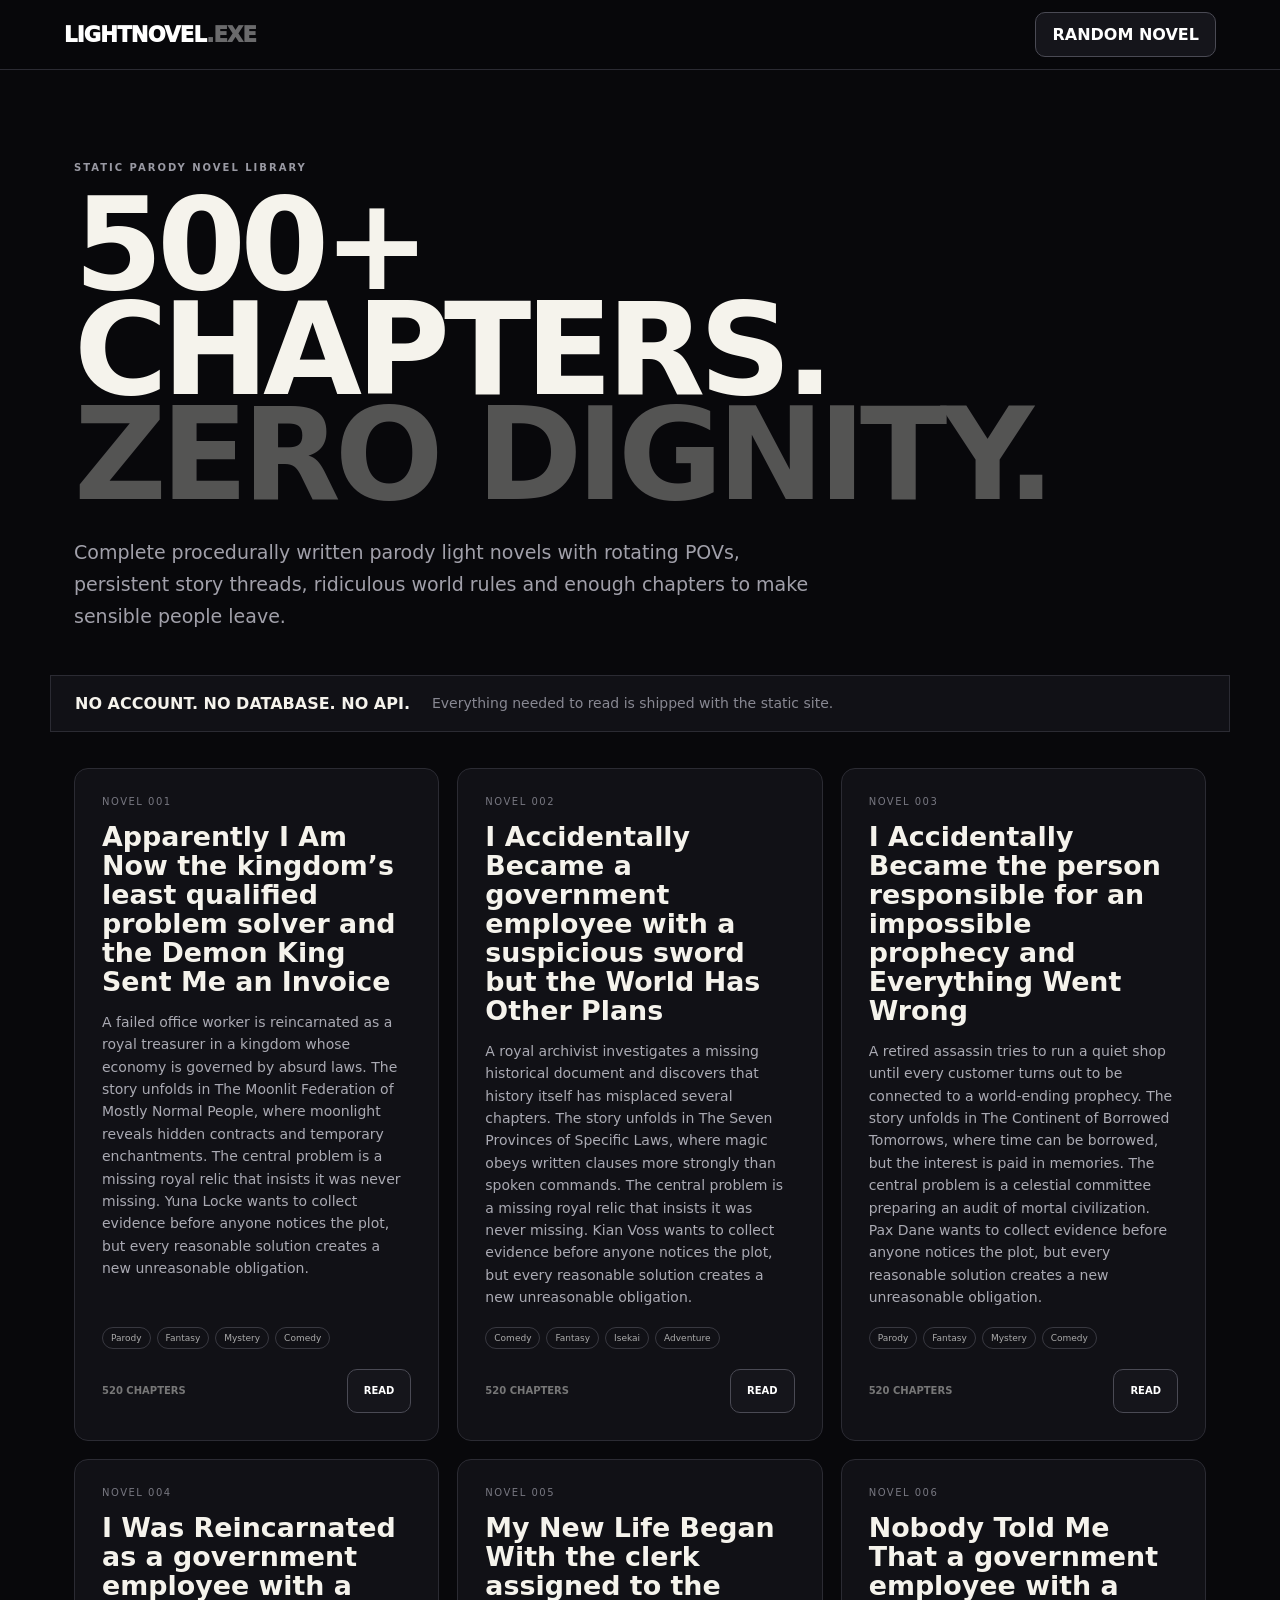
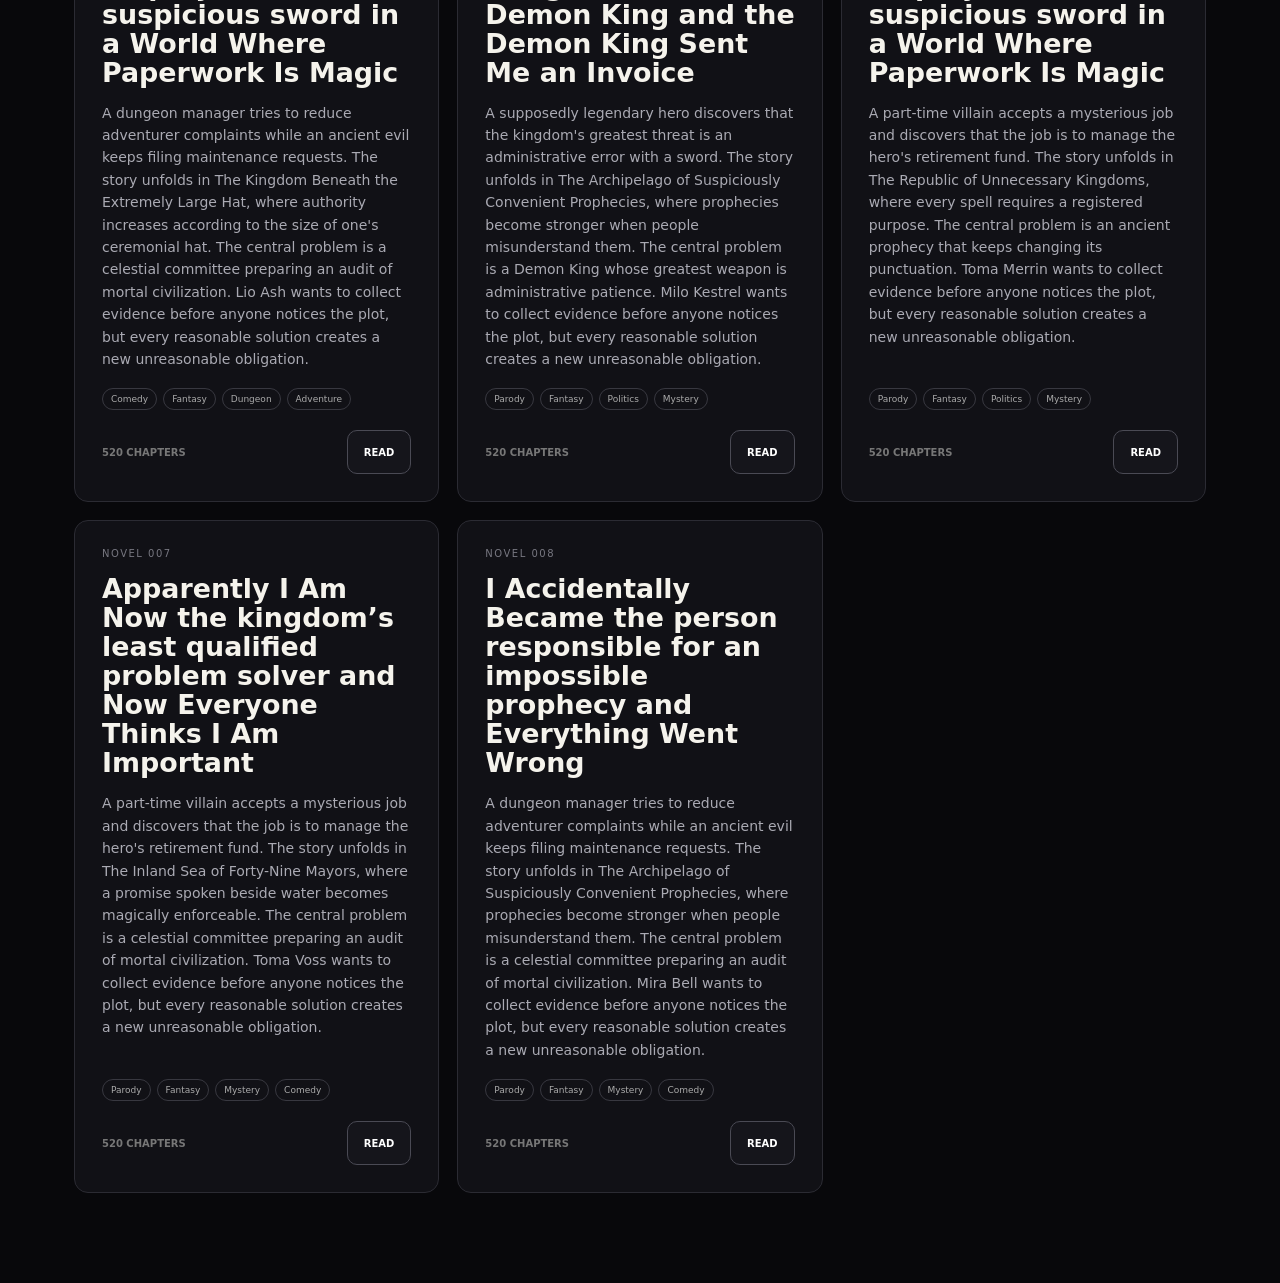
==== index.html @ 50eac6e6 "Add files via upload" ====
<!doctype html>
<html lang="en">
<head>
<meta charset="utf-8">
<meta name="viewport" content="width=device-width,initial-scale=1">
<title>LIGHTNOVEL.EXE — Parody Library</title>
<link rel="stylesheet" href="css/style.css">
</head>
<body>
<header class="topbar">
  <a class="logo" href="index.html">LIGHTNOVEL<span>.EXE</span></a>
  <button id="shuffle" class="ghost">RANDOM NOVEL</button>
</header>
<main>
  <section class="hero">
    <p class="eyebrow">STATIC PARODY NOVEL LIBRARY</p>
    <h1>500+ CHAPTERS.<br><span>ZERO DIGNITY.</span></h1>
    <p>Complete procedurally written parody light novels with rotating POVs, persistent story threads, ridiculous world rules and enough chapters to make sensible people leave.</p>
  </section>
  <section class="notice">
    <strong>NO ACCOUNT. NO DATABASE. NO API.</strong>
    <span>Everything needed to read is shipped with the static site.</span>
  </section>
  <section id="grid" class="grid"></section>
</main>
<script src="js/app.js"></script>
</body>
</html>
---- css/style.css ----
:root{--bg:#08080b;--panel:#111116;--panel2:#15151b;--line:#2b2b33;--text:#f5f3ec;--muted:#a1a0aa;--dim:#70707b;--accent:#fff;--max:1180px;--radius:14px}
*{box-sizing:border-box}
html{min-width:320px;background:var(--bg);scroll-behavior:smooth}
body{margin:0;background:var(--bg);color:var(--text);font-family:Inter,ui-sans-serif,system-ui,-apple-system,BlinkMacSystemFont,"Segoe UI",sans-serif;overflow-x:hidden}
button,a{touch-action:manipulation}
button{font:inherit}
.topbar{min-height:68px;border-bottom:1px solid var(--line);display:flex;align-items:center;justify-content:space-between;gap:16px;padding:12px max(18px,5vw);position:sticky;top:0;background:rgba(8,8,11,.92);backdrop-filter:blur(16px);-webkit-backdrop-filter:blur(16px);z-index:20}
.logo{color:#fff;text-decoration:none;font-weight:950;letter-spacing:-.7px;font-size:clamp(16px,2vw,21px);white-space:nowrap}.logo span{opacity:.4}
.ghost,.card button{border:1px solid #4a4a54;background:var(--panel2);color:#fff;padding:12px 16px;border-radius:10px;font-weight:850;cursor:pointer;min-height:44px;transition:.18s ease}.ghost:hover,.card button:hover,.ghost:focus-visible,.card button:focus-visible{background:#fff;color:#111;outline:none}.ghost:active,.card button:active{transform:translateY(1px)}
.hero{width:min(var(--max),100%);margin:clamp(44px,8vw,92px) auto 42px;padding:0 24px}.eyebrow{font-size:10px;letter-spacing:2px;color:#9999a3;font-weight:900}.hero h1{font-size:clamp(52px,11vw,128px);line-height:.82;letter-spacing:clamp(-6px,-.55vw,-2px);margin:20px 0 28px;overflow-wrap:anywhere}.hero h1 span{opacity:.32}.hero>p:last-child{max-width:760px;color:var(--muted);font-size:clamp(15px,1.7vw,19px);line-height:1.7;margin:0}
.notice{width:min(var(--max),100%);margin:0 auto 36px;padding:18px 24px;border:1px solid var(--line);background:var(--panel);display:flex;gap:12px 22px;flex-wrap:wrap;align-items:center}.notice span{color:#888892;font-size:clamp(12px,1.5vw,14px)}
.grid{width:min(var(--max),100%);margin:auto;padding:0 24px 90px;display:grid;grid-template-columns:repeat(3,minmax(0,1fr));gap:18px}.card{border:1px solid var(--line);background:var(--panel);padding:clamp(20px,2.5vw,27px);min-height:350px;display:flex;flex-direction:column;border-radius:var(--radius);overflow:hidden}.card>small{color:#777780;letter-spacing:1.5px;font-size:10px}.card h2{font-size:clamp(21px,2.1vw,27px);line-height:1.08;margin:15px 0}.card p{color:#aaaab3;line-height:1.6;font-size:14px;margin:0}.tags{display:flex;gap:6px;flex-wrap:wrap;margin-top:auto;padding-top:18px}.tags span{font-size:9px;border:1px solid #383840;padding:5px 8px;border-radius:20px;color:#aaa}.card footer{display:flex;justify-content:space-between;align-items:center;gap:12px;margin-top:20px;color:#777;font-size:10px;font-weight:900}.card footer button{flex:0 1 auto}.error{color:#ff8b8b}
@media(max-width:950px){.grid{grid-template-columns:repeat(2,minmax(0,1fr))}.hero{margin-top:58px}}
@media(max-width:640px){.topbar{padding:10px 14px;min-height:62px}.ghost{padding:10px 12px;font-size:12px}.hero{padding:0 18px;margin-top:45px;margin-bottom:30px}.hero h1{font-size:clamp(48px,16vw,78px);letter-spacing:-4px}.hero>p:last-child{font-size:15px;line-height:1.6}.notice{margin-bottom:24px;padding:15px 18px;border-left:0;border-right:0;border-radius:0}.grid{grid-template-columns:1fr;padding:0 14px 65px;gap:12px}.card{min-height:0;padding:20px;border-radius:12px}.card h2{font-size:23px}.card footer{align-items:stretch;flex-direction:column}.card footer button{width:100%}}
@media(max-width:380px){.topbar{gap:8px}.logo{font-size:15px}.ghost{font-size:11px;padding:9px 10px}.hero{padding:0 15px}.hero h1{font-size:47px;letter-spacing:-3px}.grid{padding-left:10px;padding-right:10px}.card{padding:17px}}
@media(prefers-reduced-motion:reduce){html{scroll-behavior:auto}.ghost,.card button{transition:none}}
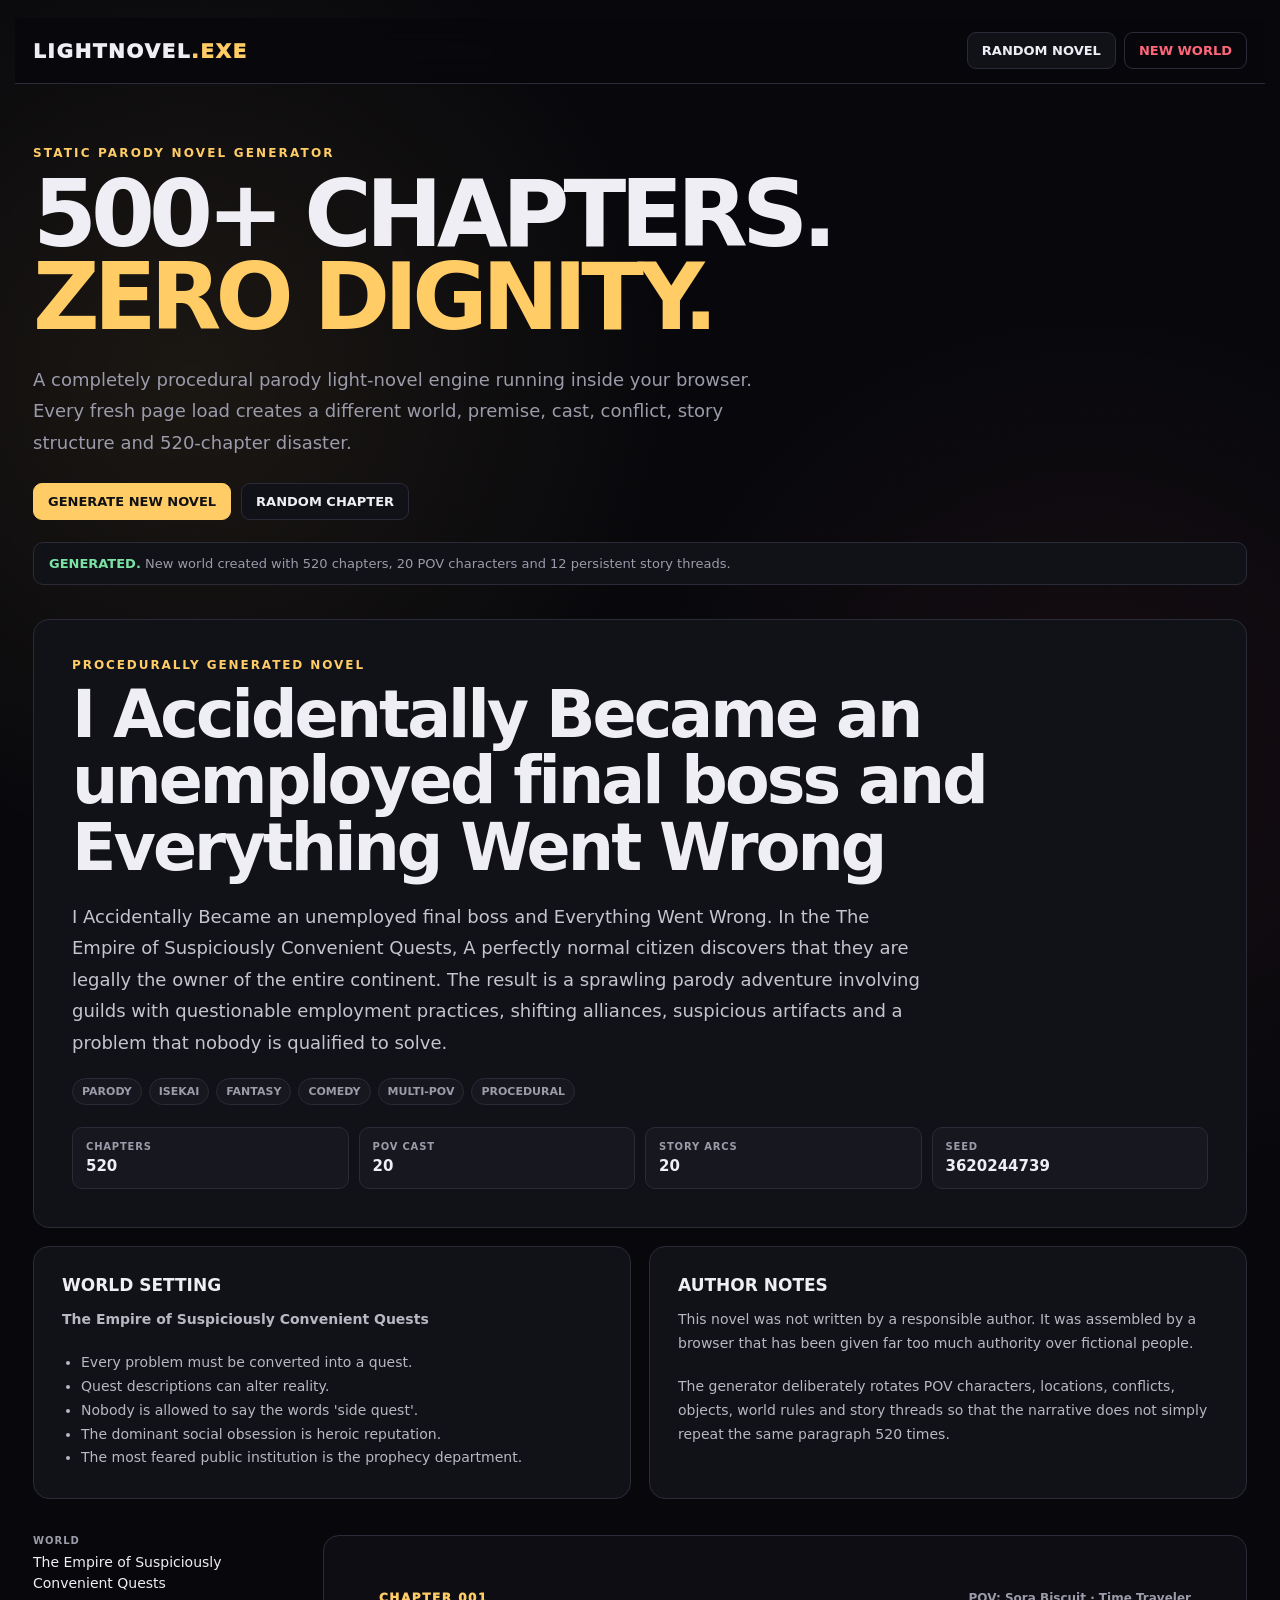
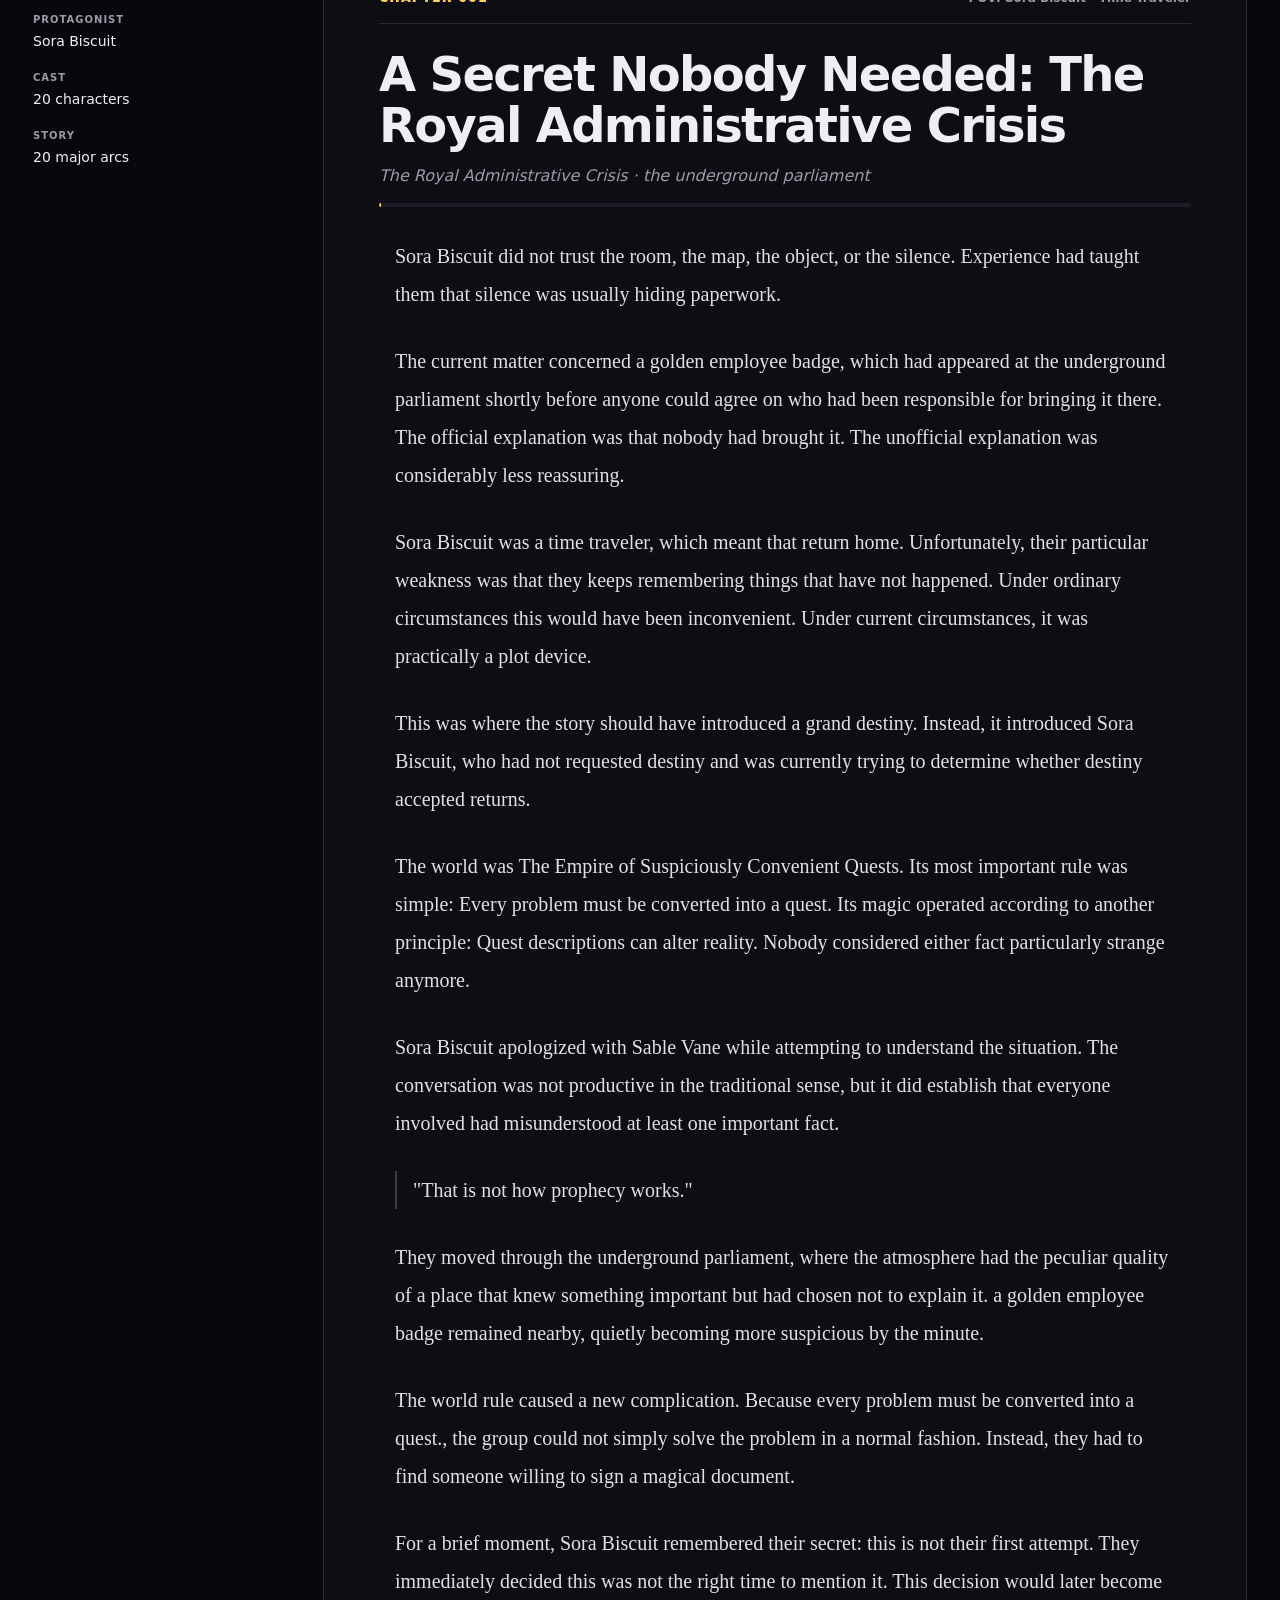
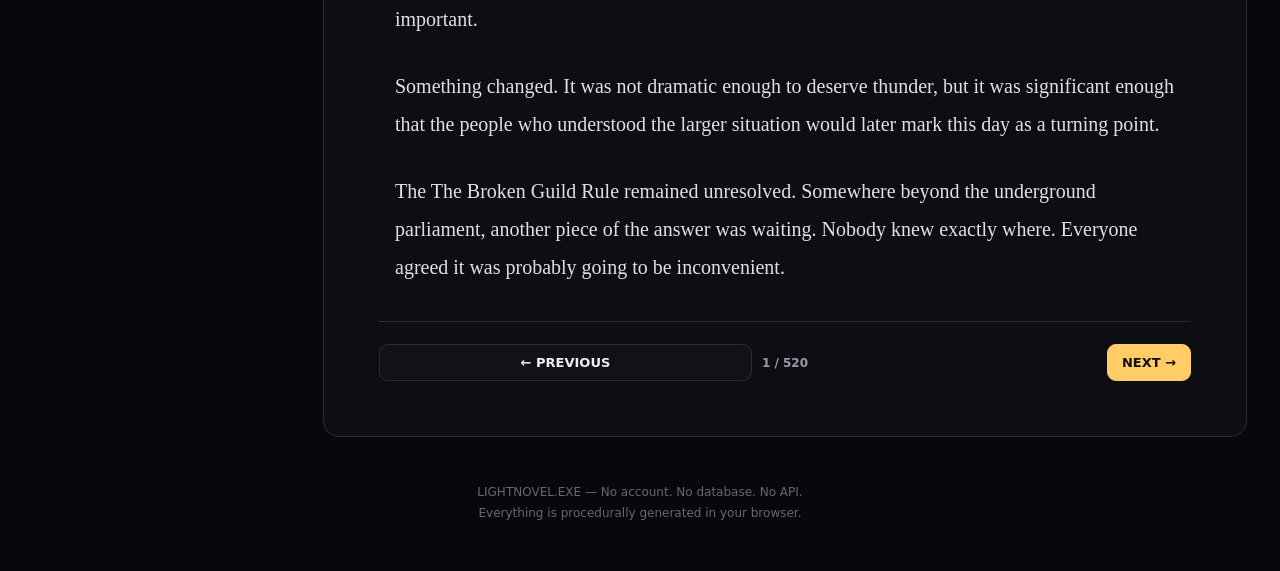
==== commit 0ad69dd1: "Update index.html" ====
--- a/index.html
+++ b/index.html
@@ -1,28 +1,2064 @@
-<!doctype html>
+<!DOCTYPE html>
 <html lang="en">
 <head>
-<meta charset="utf-8">
-<meta name="viewport" content="width=device-width,initial-scale=1">
-<title>LIGHTNOVEL.EXE — Parody Library</title>
-<link rel="stylesheet" href="css/style.css">
+<meta charset="UTF-8">
+<meta name="viewport" content="width=device-width, initial-scale=1.0, viewport-fit=cover">
+<meta name="theme-color" content="#0b0b10">
+<meta name="description" content="LIGHTNOVEL.EXE — procedurally generated parody light novels.">
+<title>LIGHTNOVEL.EXE</title>
+
+<style>
+* {
+    box-sizing: border-box;
+    margin: 0;
+    padding: 0;
+}
+
+:root {
+    --bg: #08080c;
+    --panel: #111118;
+    --panel2: #17171f;
+    --panel3: #1d1d27;
+    --text: #eeeeF4;
+    --muted: #9b9baa;
+    --line: #2b2b37;
+    --accent: #ffcc66;
+    --accent2: #ff8c66;
+    --danger: #ff667a;
+    --good: #79e2a4;
+    --max: 1250px;
+}
+
+html {
+    background: var(--bg);
+    color: var(--text);
+    font-family:
+        Inter,
+        ui-sans-serif,
+        system-ui,
+        -apple-system,
+        BlinkMacSystemFont,
+        "Segoe UI",
+        sans-serif;
+}
+
+body {
+    min-height: 100vh;
+    background:
+        radial-gradient(circle at 15% 10%, rgba(255, 204, 102, .08), transparent 30rem),
+        radial-gradient(circle at 85% 20%, rgba(255, 102, 122, .06), transparent 28rem),
+        var(--bg);
+}
+
+button {
+    font: inherit;
+}
+
+button:focus-visible {
+    outline: 2px solid var(--accent);
+    outline-offset: 3px;
+}
+
+.app {
+    width: min(100%, var(--max));
+    margin: auto;
+    padding:
+        max(18px, env(safe-area-inset-top))
+        max(18px, env(safe-area-inset-right))
+        max(28px, env(safe-area-inset-bottom))
+        max(18px, env(safe-area-inset-left));
+}
+
+.topbar {
+    position: sticky;
+    top: 0;
+    z-index: 20;
+    margin: 0 -18px;
+    padding: 14px 18px;
+    border-bottom: 1px solid var(--line);
+    background: rgba(8, 8, 12, .92);
+    backdrop-filter: blur(14px);
+    display: flex;
+    align-items: center;
+    justify-content: space-between;
+    gap: 14px;
+}
+
+.logo {
+    color: var(--text);
+    text-decoration: none;
+    font-weight: 950;
+    letter-spacing: .08em;
+    font-size: clamp(15px, 2vw, 20px);
+}
+
+.logo span {
+    color: var(--accent);
+}
+
+.top-actions {
+    display: flex;
+    gap: 8px;
+}
+
+.btn {
+    border: 1px solid var(--line);
+    background: var(--panel);
+    color: var(--text);
+    padding: 10px 14px;
+    border-radius: 9px;
+    cursor: pointer;
+    font-weight: 800;
+    font-size: 13px;
+    transition: .18s ease;
+}
+
+.btn:hover {
+    border-color: #555565;
+    transform: translateY(-1px);
+}
+
+.btn.primary {
+    background: var(--accent);
+    color: #111;
+    border-color: var(--accent);
+}
+
+.btn.danger {
+    background: transparent;
+    color: var(--danger);
+}
+
+.hero {
+    padding: 62px 0 34px;
+}
+
+.kicker {
+    color: var(--accent);
+    font-weight: 900;
+    letter-spacing: .18em;
+    font-size: 12px;
+    margin-bottom: 14px;
+}
+
+.hero h1 {
+    font-size: clamp(42px, 9vw, 92px);
+    line-height: .9;
+    letter-spacing: -.065em;
+    max-width: 900px;
+}
+
+.hero h1 span {
+    color: var(--accent);
+}
+
+.hero p {
+    max-width: 760px;
+    margin-top: 24px;
+    color: var(--muted);
+    line-height: 1.75;
+    font-size: clamp(15px, 2vw, 18px);
+}
+
+.hero-actions {
+    margin-top: 25px;
+    display: flex;
+    flex-wrap: wrap;
+    gap: 10px;
+}
+
+.status {
+    margin-top: 22px;
+    padding: 13px 15px;
+    background: var(--panel);
+    border: 1px solid var(--line);
+    border-radius: 10px;
+    color: var(--muted);
+    font-size: 13px;
+}
+
+.status strong {
+    color: var(--good);
+}
+
+.library {
+    display: grid;
+    grid-template-columns: 1fr;
+    gap: 18px;
+}
+
+.novel-header {
+    background: var(--panel);
+    border: 1px solid var(--line);
+    border-radius: 16px;
+    padding: clamp(20px, 4vw, 38px);
+}
+
+.novel-label {
+    color: var(--accent);
+    font-weight: 900;
+    font-size: 12px;
+    letter-spacing: .16em;
+}
+
+.novel-title {
+    margin-top: 10px;
+    font-size: clamp(30px, 6vw, 65px);
+    line-height: 1.02;
+    letter-spacing: -.045em;
+}
+
+.novel-synopsis {
+    margin-top: 20px;
+    max-width: 850px;
+    color: #c5c5cf;
+    line-height: 1.75;
+    font-size: clamp(15px, 2vw, 18px);
+}
+
+.tags {
+    display: flex;
+    flex-wrap: wrap;
+    gap: 7px;
+    margin-top: 20px;
+}
+
+.tag {
+    border: 1px solid var(--line);
+    color: var(--muted);
+    background: var(--panel2);
+    padding: 6px 9px;
+    border-radius: 999px;
+    font-size: 11px;
+    font-weight: 800;
+}
+
+.meta-grid {
+    display: grid;
+    grid-template-columns: repeat(4, 1fr);
+    gap: 10px;
+    margin-top: 22px;
+}
+
+.meta-box {
+    background: var(--panel2);
+    border: 1px solid var(--line);
+    border-radius: 10px;
+    padding: 13px;
+}
+
+.meta-box small {
+    display: block;
+    color: var(--muted);
+    font-size: 10px;
+    font-weight: 800;
+    text-transform: uppercase;
+    letter-spacing: .08em;
+}
+
+.meta-box strong {
+    display: block;
+    margin-top: 5px;
+    font-size: 15px;
+}
+
+.world {
+    display: grid;
+    grid-template-columns: 1fr 1fr;
+    gap: 18px;
+}
+
+.panel {
+    background: var(--panel);
+    border: 1px solid var(--line);
+    border-radius: 16px;
+    padding: clamp(18px, 3vw, 28px);
+}
+
+.panel h2 {
+    font-size: 17px;
+    margin-bottom: 13px;
+}
+
+.panel p,
+.panel li {
+    color: #b8b8c3;
+    line-height: 1.7;
+    font-size: 14px;
+}
+
+.panel ul {
+    padding-left: 19px;
+}
+
+.reader {
+    display: grid;
+    grid-template-columns: 270px minmax(0, 1fr);
+    gap: 20px;
+    margin-top: 18px;
+}
+
+.sidebar {
+    position: sticky;
+    top: 74px;
+    align-self: start;
+}
+
+.side-section + .side-section {
+    margin-top: 20px;
+}
+
+.side-label {
+    color: var(--muted);
+    text-transform: uppercase;
+    font-weight: 900;
+    letter-spacing: .1em;
+    font-size: 10px;
+    margin-bottom: 6px;
+}
+
+.side-value {
+    font-size: 14px;
+    line-height: 1.5;
+}
+
+.chapter {
+    min-width: 0;
+    background: #0d0d13;
+    border: 1px solid var(--line);
+    border-radius: 16px;
+    padding: clamp(20px, 5vw, 55px);
+}
+
+.chapter-top {
+    display: flex;
+    align-items: center;
+    justify-content: space-between;
+    gap: 15px;
+    flex-wrap: wrap;
+    border-bottom: 1px solid var(--line);
+    padding-bottom: 18px;
+    margin-bottom: 25px;
+}
+
+.chapter-number {
+    color: var(--accent);
+    font-size: 12px;
+    font-weight: 950;
+    letter-spacing: .13em;
+}
+
+.chapter-pov {
+    color: var(--muted);
+    font-size: 12px;
+    font-weight: 800;
+}
+
+.chapter h2 {
+    font-size: clamp(27px, 5vw, 48px);
+    line-height: 1.05;
+    letter-spacing: -.035em;
+    max-width: 850px;
+}
+
+.chapter-intro {
+    margin-top: 13px;
+    color: var(--muted);
+    font-style: italic;
+    line-height: 1.65;
+}
+
+.story {
+    max-width: 780px;
+    margin: 30px auto 0;
+}
+
+.story p {
+    color: #e0e0e7;
+    font-family:
+        Georgia,
+        "Times New Roman",
+        serif;
+    font-size: clamp(17px, 2.2vw, 20px);
+    line-height: 1.9;
+    margin-bottom: 1.45em;
+}
+
+.story p.dialogue {
+    padding-left: 16px;
+    border-left: 2px solid #3a3a48;
+}
+
+.story .thought {
+    color: #aaaab7;
+    font-style: italic;
+}
+
+.chapter-controls {
+    display: grid;
+    grid-template-columns: 1fr auto 1fr;
+    gap: 10px;
+    margin-top: 35px;
+    padding-top: 22px;
+    border-top: 1px solid var(--line);
+}
+
+.chapter-controls .next {
+    justify-self: end;
+}
+
+.chapter-count {
+    align-self: center;
+    color: var(--muted);
+    font-size: 12px;
+    font-weight: 800;
+    text-align: center;
+}
+
+.progress {
+    height: 4px;
+    background: var(--panel3);
+    margin-top: 14px;
+    border-radius: 10px;
+    overflow: hidden;
+}
+
+.progress div {
+    height: 100%;
+    width: 0%;
+    background: var(--accent);
+    transition: width .2s ease;
+}
+
+.footer {
+    padding: 45px 0 20px;
+    color: #666675;
+    text-align: center;
+    font-size: 12px;
+    line-height: 1.7;
+}
+
+.hidden {
+    display: none !important;
+}
+
+@media (max-width: 900px) {
+    .reader {
+        grid-template-columns: 1fr;
+    }
+
+    .sidebar {
+        position: static;
+        display: grid;
+        grid-template-columns: repeat(3, 1fr);
+        gap: 10px;
+    }
+
+    .side-section + .side-section {
+        margin-top: 0;
+    }
+
+    .side-section {
+        background: var(--panel);
+        border: 1px solid var(--line);
+        border-radius: 10px;
+        padding: 12px;
+    }
+
+    .world {
+        grid-template-columns: 1fr;
+    }
+}
+
+@media (max-width: 680px) {
+    .app {
+        padding-left: 12px;
+        padding-right: 12px;
+    }
+
+    .topbar {
+        margin-left: -12px;
+        margin-right: -12px;
+        padding-left: 12px;
+        padding-right: 12px;
+    }
+
+    .top-actions .btn {
+        padding: 9px 10px;
+    }
+
+    .hero {
+        padding-top: 45px;
+    }
+
+    .meta-grid {
+        grid-template-columns: repeat(2, 1fr);
+    }
+
+    .sidebar {
+        grid-template-columns: 1fr 1fr;
+    }
+
+    .chapter-controls {
+        grid-template-columns: 1fr 1fr;
+    }
+
+    .chapter-count {
+        grid-column: 1 / -1;
+        grid-row: 1;
+    }
+
+    .chapter-controls .next {
+        justify-self: stretch;
+    }
+
+    .chapter-controls .prev {
+        width: 100%;
+    }
+
+    .chapter {
+        border-radius: 12px;
+        padding: 20px 16px;
+    }
+
+    .story p {
+        font-size: 18px;
+        line-height: 1.82;
+    }
+}
+
+@media (max-width: 430px) {
+    .logo {
+        font-size: 13px;
+    }
+
+    .top-actions .btn {
+        font-size: 11px;
+        padding: 8px;
+    }
+
+    .meta-grid {
+        grid-template-columns: 1fr 1fr;
+    }
+
+    .sidebar {
+        grid-template-columns: 1fr;
+    }
+
+    .hero h1 {
+        font-size: 47px;
+    }
+
+    .hero-actions {
+        display: grid;
+        grid-template-columns: 1fr;
+    }
+
+    .hero-actions .btn {
+        width: 100%;
+    }
+
+    .chapter-controls {
+        grid-template-columns: 1fr;
+    }
+
+    .chapter-count {
+        grid-column: auto;
+        grid-row: auto;
+    }
+}
+
+@media (prefers-reduced-motion: reduce) {
+    *,
+    *::before,
+    *::after {
+        scroll-behavior: auto !important;
+        transition: none !important;
+    }
+}
+</style>
 </head>
+
 <body>
+
+<div class="app">
+
 <header class="topbar">
-  <a class="logo" href="index.html">LIGHTNOVEL<span>.EXE</span></a>
-  <button id="shuffle" class="ghost">RANDOM NOVEL</button>
+    <a href="#" class="logo" onclick="location.reload();return false;">
+        LIGHTNOVEL<span>.EXE</span>
+    </a>
+
+    <div class="top-actions">
+        <button class="btn" id="randomTop">RANDOM NOVEL</button>
+        <button class="btn danger" id="resetBtn">NEW WORLD</button>
+    </div>
 </header>
-<main>
-  <section class="hero">
-    <p class="eyebrow">STATIC PARODY NOVEL LIBRARY</p>
-    <h1>500+ CHAPTERS.<br><span>ZERO DIGNITY.</span></h1>
-    <p>Complete procedurally written parody light novels with rotating POVs, persistent story threads, ridiculous world rules and enough chapters to make sensible people leave.</p>
-  </section>
-  <section class="notice">
-    <strong>NO ACCOUNT. NO DATABASE. NO API.</strong>
-    <span>Everything needed to read is shipped with the static site.</span>
-  </section>
-  <section id="grid" class="grid"></section>
-</main>
-<script src="js/app.js"></script>
+
+<section class="hero">
+
+    <div class="kicker">STATIC PARODY NOVEL GENERATOR</div>
+
+    <h1>
+        500+ CHAPTERS.<br>
+        <span>ZERO DIGNITY.</span>
+    </h1>
+
+    <p>
+        A completely procedural parody light-novel engine running inside your
+        browser. Every fresh page load creates a different world, premise,
+        cast, conflict, story structure and 520-chapter disaster.
+    </p>
+
+    <div class="hero-actions">
+        <button class="btn primary" id="generateBtn">
+            GENERATE NEW NOVEL
+        </button>
+
+        <button class="btn" id="jumpBtn">
+            RANDOM CHAPTER
+        </button>
+    </div>
+
+    <div class="status" id="status">
+        <strong>GENERATOR READY.</strong>
+        Building a completely unnecessary literary disaster...
+    </div>
+
+</section>
+
+<main id="novelArea" class="library"></main>
+
+<footer class="footer">
+    LIGHTNOVEL.EXE — No account. No database. No API.<br>
+    Everything is procedurally generated in your browser.
+</footer>
+
+</div>
+
+<script>
+"use strict";
+
+/* ============================================================
+   LIGHTNOVEL.EXE
+   CLIENT-SIDE PROCEDURAL LIGHT NOVEL ENGINE
+   ============================================================ */
+
+/* -------------------------
+   RANDOM ENGINE
+------------------------- */
+
+class RNG {
+
+    constructor(seed) {
+        this.seed = seed >>> 0;
+    }
+
+    next() {
+        this.seed += 0x6D2B79F5;
+
+        let t = this.seed;
+
+        t = Math.imul(t ^ t >>> 15, t | 1);
+        t ^= t + Math.imul(t ^ t >>> 7, t | 61);
+
+        return ((t ^ t >>> 14) >>> 0) / 4294967296;
+    }
+
+    int(min, max) {
+        return Math.floor(this.next() * (max - min + 1)) + min;
+    }
+
+    pick(arr) {
+        return arr[this.int(0, arr.length - 1)];
+    }
+
+    chance(percent) {
+        return this.next() * 100 < percent;
+    }
+
+    shuffle(arr) {
+        const copy = [...arr];
+
+        for (let i = copy.length - 1; i > 0; i--) {
+            const j = this.int(0, i);
+            [copy[i], copy[j]] = [copy[j], copy[i]];
+        }
+
+        return copy;
+    }
+}
+
+
+/* -------------------------
+   DATA BANKS
+------------------------- */
+
+const FIRST_NAMES = [
+    "Ari","Mira","Kael","Nora","Tavi","Lena","Rin","Bram",
+    "Sora","Vera","Ivo","Milo","Cora","Nell","Dax","Yuri",
+    "Fenn","Rhea","Oren","Pia","Kira","Juno","Bela","Tess",
+    "Mara","Rook","Eli","Voss","Nia","Perrin","Sable","Theo"
+];
+
+const LAST_NAMES = [
+    "Graves","Bellweather","Morrow","Pennyworth","Ashford",
+    "Dusk","Underbridge","Quill","Wobbleton","Ironleaf",
+    "Thistle","Crowe","Marrow","Puddle","Stone","Fallow",
+    "Bright","Nettle","Crumb","Vane","Moss","Flint","Vale",
+    "Biscuit","Rookwood","Glimmer","Turnip","North","West"
+];
+
+const ROLES = [
+    {
+        role:"Disgraced Hero",
+        goal:"prove that the legendary prophecy was badly formatted",
+        flaw:"cannot resist dramatic entrances",
+        secret:"once defeated a monster by accidentally submitting the correct paperwork"
+    },
+    {
+        role:"Royal Accountant",
+        goal:"make the apocalypse financially sustainable",
+        flaw:"takes every promise literally",
+        secret:"the national treasury is hidden inside a lunchbox"
+    },
+    {
+        role:"Guild Receptionist",
+        goal:"finish one workday without an adventurer screaming",
+        flaw:"terrible at recognizing royalty",
+        secret:"quietly controls half the guild through appointment scheduling"
+    },
+    {
+        role:"Part-Time Villain",
+        goal:"retire before the final battle",
+        flaw:"explains plans too thoroughly",
+        secret:"their evil fortress is rented month-to-month"
+    },
+    {
+        role:"Cursed Scholar",
+        goal:"discover why the ancient curse has terrible grammar",
+        flaw:"corrects people during emergencies",
+        secret:"the curse is actually a customer complaint"
+    },
+    {
+        role:"Dungeon Manager",
+        goal:"increase dungeon profitability",
+        flaw:"cares too much about workplace safety",
+        secret:"the dungeon has an employee handbook"
+    },
+    {
+        role:"Wandering Baker",
+        goal:"find the legendary oven",
+        flaw:"solves emotional problems with pastries",
+        secret:"their bread can temporarily cancel magic"
+    },
+    {
+        role:"Royal Knight",
+        goal:"protect the kingdom from its own government",
+        flaw:"cannot lie convincingly",
+        secret:"has been ordered to arrest the protagonist three different times"
+    },
+    {
+        role:"Village Mayor",
+        goal:"keep the village off every prophecy",
+        flaw:"aggressively practical",
+        secret:"the village is sitting on an ancient superweapon"
+    },
+    {
+        role:"Demon Bureaucrat",
+        goal:"complete the paperwork required for the apocalypse",
+        flaw:"needs three signatures for everything",
+        secret:"the Demon King owes them overtime"
+    },
+    {
+        role:"Merchant",
+        goal:"sell something to the final boss",
+        flaw:"negotiates during combat",
+        secret:"already owns a contract with destiny"
+    },
+    {
+        role:"Monster",
+        goal:"become a respected member of society",
+        flaw:"looks terrifying while being polite",
+        secret:"is the only person who remembers the previous timeline"
+    },
+    {
+        role:"Prophecy Intern",
+        goal:"stop the prophecy department from firing them",
+        flaw:"keeps losing important scrolls",
+        secret:"wrote one of the prophecies while bored"
+    },
+    {
+        role:"Academy Dropout",
+        goal:"prove practical experience beats magical theory",
+        flaw:"reckless confidence",
+        secret:"knows the academy's forbidden shortcut"
+    },
+    {
+        role:"Royal Chef",
+        goal:"cook a meal capable of ending a war",
+        flaw:"takes insults about soup personally",
+        secret:"their recipes contain ancient spell diagrams"
+    },
+    {
+        role:"Time Traveler",
+        goal:"return home",
+        flaw:"keeps remembering things that have not happened",
+        secret:"this is not their first attempt"
+    },
+    {
+        role:"Temple Clerk",
+        goal:"determine why the gods stopped answering emails",
+        flaw:"obsessively organized",
+        secret:"one god still replies anonymously"
+    },
+    {
+        role:"Retired Necromancer",
+        goal:"enjoy a quiet retirement",
+        flaw:"accidentally raises furniture",
+        secret:"the dead keep asking them for career advice"
+    },
+    {
+        role:"Princess",
+        goal:"avoid becoming a political marriage solution",
+        flaw:"turns every problem into a negotiation",
+        secret:"has been secretly funding the rebellion"
+    },
+    {
+        role:"Ordinary Villager",
+        goal:"remain completely irrelevant",
+        flaw:"suspiciously competent",
+        secret:"is the legal owner of the continent"
+    }
+];
+
+const WORLDS = [
+    {
+        name:"The Republic of Unnecessary Kingdoms",
+        rule:"Every village is legally required to have a royal family.",
+        magic:"Magic is activated by forms, stamps and sufficiently sincere bureaucracy.",
+        oddity:"Nobody agrees which kingdom is actually in charge."
+    },
+    {
+        name:"The Continent of Borrowed Tomorrows",
+        rule:"People can borrow future days, but someone has to repay them.",
+        magic:"Time can be traded like currency.",
+        oddity:"Several towns are currently living on next Tuesday."
+    },
+    {
+        name:"The Seven Provinces of Specific Laws",
+        rule:"Every province has one extremely specific law nobody remembers creating.",
+        magic:"Breaking a local law produces unpredictable magical consequences.",
+        oddity:"Travel guides are considered survival equipment."
+    },
+    {
+        name:"The Moonlit Federation of Mostly Normal People",
+        rule:"Everything is normal except during moonlight.",
+        magic:"Moonlight grants power to objects that nobody considers important.",
+        oddity:"Spoons are politically influential."
+    },
+    {
+        name:"The Kingdom Beneath the Extremely Large Hat",
+        rule:"The hat is considered sovereign territory.",
+        magic:"Hats can contain impossible spaces.",
+        oddity:"The capital is somewhere under the brim."
+    },
+    {
+        name:"The Inland Sea of Forty-Nine Mayors",
+        rule:"Every town is governed by a different mayor who insists they are supreme.",
+        magic:"Political arguments can physically alter geography.",
+        oddity:"The map changes after elections."
+    },
+    {
+        name:"The Empire of Suspiciously Convenient Quests",
+        rule:"Every problem must be converted into a quest.",
+        magic:"Quest descriptions can alter reality.",
+        oddity:"Nobody is allowed to say the words 'side quest'."
+    },
+    {
+        name:"The Archipelago of Extremely Honest Villains",
+        rule:"Villains must legally announce their intentions.",
+        magic:"Truth becomes physically stronger when spoken dramatically.",
+        oddity:"Heroes keep accidentally defeating enemies by asking direct questions."
+    },
+    {
+        name:"The Kingdom of Infinite Loading Screens",
+        rule:"Important events require loading.",
+        magic:"Waiting increases magical potential.",
+        oddity:"The royal family has been waiting for a staircase to finish loading for 400 years."
+    },
+    {
+        name:"The Great Valley of Questionable Prophecies",
+        rule:"Prophecies are legally non-binding.",
+        magic:"Predictions become stronger when nobody understands them.",
+        oddity:"Prophecy lawyers are among the highest-paid professionals."
+    }
+];
+
+const PREMISES = [
+    "A reincarnated office worker discovers that their legendary skill is completely useless but extremely well documented.",
+    "A hero summoned to save the world is accidentally employed by the Demon King.",
+    "A village accidentally becomes the headquarters of an international conspiracy because somebody filed the wrong tax form.",
+    "A supposedly ordinary person discovers that every major historical event was caused by scheduling mistakes.",
+    "A rejected adventurer becomes responsible for managing the world's most badly designed dungeon.",
+    "A prophecy predicts the arrival of a chosen hero but accidentally names the kingdom's accountant.",
+    "A Demon King tries to retire peacefully and discovers that nobody knows how to process the retirement paperwork.",
+    "A royal princess escapes an arranged marriage only to discover that destiny has apparently followed her into the kitchen.",
+    "A monster wants to live peacefully among humans, but the guild keeps assigning it extermination quests.",
+    "A time traveler returns to prevent the apocalypse and discovers that the apocalypse has already been postponed.",
+    "An academy dropout discovers a forbidden magical shortcut and immediately regrets understanding it.",
+    "A wandering baker discovers that certain pastries can defeat magical barriers.",
+    "A village mayor attempts to keep their town out of every prophecy and accidentally creates the most important kingdom on the continent.",
+    "A royal knight is ordered to arrest the same person every week and begins questioning the kingdom's administrative competence.",
+    "A bureaucrat discovers that the final boss is technically missing several required permits.",
+    "A retired necromancer accidentally summons the ghost of an extremely annoying tax inspector.",
+    "A merchant purchases a mysterious contract that appears to contain ownership rights to destiny itself.",
+    "A prophecy intern loses the document predicting the end of the world and must find it before someone notices.",
+    "A perfectly normal citizen discovers that they are legally the owner of the entire continent.",
+    "A guild receptionist becomes the only person capable of stopping a war because everyone needs an appointment."
+];
+
+const LOCATIONS = [
+    "the capital's overcrowded guild hall",
+    "the royal archive",
+    "the market district",
+    "the abandoned prophecy office",
+    "the western dungeon",
+    "the village of Seven Puddles",
+    "the floating courthouse",
+    "the moonlit train station",
+    "the royal kitchen",
+    "the forbidden library",
+    "the border checkpoint",
+    "the demon bureaucracy",
+    "the mountain shrine",
+    "the underground parliament",
+    "the suspiciously cheap inn",
+    "the academy ruins",
+    "the old battlefield",
+    "the kingdom's storage warehouse",
+    "the mayoral conference hall",
+    "the legendary bakery"
+];
+
+const OBJECTS = [
+    "a glowing contract",
+    "a suspiciously ordinary spoon",
+    "an ancient quest board",
+    "a cracked prophecy crystal",
+    "a royal invoice",
+    "a talking key",
+    "a forbidden recipe",
+    "a dented crown",
+    "a map that refuses to stay still",
+    "a cursed appointment book",
+    "a ceremonial stamp",
+    "a mysterious lunchbox",
+    "a sword with poor communication skills",
+    "a sealed envelope",
+    "a magical receipt",
+    "an extremely expensive potato",
+    "a bell that rings before disasters",
+    "a blank spellbook",
+    "a golden employee badge",
+    "a broken teleportation ticket"
+];
+
+const ARC_THEMES = [
+    "The Completely Unnecessary Beginning",
+    "The Guild Has Made a Mistake",
+    "The First Prophecy Problem",
+    "The Dungeon Nobody Budgeted For",
+    "The Royal Administrative Crisis",
+    "The Academy Incident",
+    "The Demon King's Extremely Bad Week",
+    "The Tournament Nobody Requested",
+    "The Village That Should Not Exist",
+    "The Missing Artifact",
+    "The Time Debt",
+    "The Political Soup Incident",
+    "The War That Requires Permission",
+    "The Forbidden Recipe",
+    "The Final Boss's Tax Problem",
+    "The Absolutely Necessary Road Trip",
+    "The Rebellion's Accounting Department",
+    "The Capital Goes Missing",
+    "The Great Bureaucratic Catastrophe",
+    "The End of Everything, Probably"
+];
+
+const CHAPTER_FORMS = [
+    "A Problem Nobody Ordered",
+    "The Meeting That Should Have Been an Email",
+    "A Very Bad Discovery",
+    "The Person Behind the Door",
+    "An Unexpected Invoice",
+    "The Quest Was Technically Legal",
+    "The Plan Immediately Became Worse",
+    "A Secret Nobody Needed",
+    "The Wrong Person Arrives",
+    "An Argument With Consequences",
+    "The Object Had Opinions",
+    "A Surprisingly Expensive Afternoon",
+    "The Prophecy Makes Things Worse",
+    "Someone Has Read the Fine Print",
+    "The Monster Makes a Reasonable Point",
+    "A Door That Should Not Be There",
+    "The Villain Requests Clarification",
+    "The Hero Has a Spreadsheet",
+    "An Extremely Suspicious Celebration",
+    "Nobody Prepared for This"
+];
+
+const ACTIONS = [
+    "argued",
+    "negotiated",
+    "investigated",
+    "escaped",
+    "celebrated",
+    "lied",
+    "confessed",
+    "traded",
+    "stole",
+    "repaired",
+    "challenged",
+    "questioned",
+    "misunderstood",
+    "calculated",
+    "panicked",
+    "improvised",
+    "threatened",
+    "apologized",
+    "schemed",
+    "waited"
+];
+
+const REACTIONS = [
+    "Nobody applauded.",
+    "Someone immediately asked for a receipt.",
+    "The room became noticeably quieter.",
+    "This was considered legally complicated.",
+    "Three people pretended they had expected this.",
+    "The prophecy department would later deny everything.",
+    "The nearest bureaucrat sighed.",
+    "The guild receptionist wrote it down.",
+    "The villain looked genuinely offended.",
+    "The hero reconsidered several life choices.",
+    "A nearby spoon fell over for no apparent reason.",
+    "Everyone agreed this was somebody else's problem.",
+    "The situation became significantly more expensive.",
+    "The map changed again.",
+    "Nobody had a backup plan."
+];
+
+
+/* -------------------------
+   CHARACTER GENERATION
+------------------------- */
+
+function makeCharacters(rng) {
+
+    const shuffledRoles = rng.shuffle(ROLES);
+
+    return shuffledRoles.map((template, index) => {
+
+        const first = rng.pick(FIRST_NAMES);
+        const last = rng.pick(LAST_NAMES);
+
+        return {
+            id: index,
+            name: `${first} ${last}`,
+            role: template.role,
+            goal: template.goal,
+            flaw: template.flaw,
+            secret: template.secret,
+            voice: rng.pick([
+                "dry",
+                "dramatic",
+                "practical",
+                "anxious",
+                "sarcastic",
+                "formal",
+                "optimistic",
+                "suspicious"
+            ]),
+            knowledge: [],
+            relationships: [],
+            location: rng.pick(LOCATIONS),
+            alive: true,
+            trust: rng.int(20, 80)
+        };
+    });
+}
+
+
+/* -------------------------
+   STORY ENGINE
+------------------------- */
+
+class NovelEngine {
+
+    constructor(seed) {
+
+        this.seed = seed;
+
+        this.rng = new RNG(seed);
+
+        this.world = this.rng.pick(WORLDS);
+
+        this.premise = this.rng.pick(PREMISES);
+
+        this.characters = makeCharacters(this.rng);
+
+        this.protagonist = this.characters[
+            this.rng.int(0, this.characters.length - 1)
+        ];
+
+        this.antagonist = this.characters.find(
+            c => c.role === "Part-Time Villain" ||
+                 c.role === "Demon Bureaucrat"
+        ) || this.characters[1];
+
+        this.arcs = [];
+
+        this.threads = [];
+
+        this.usedTitles = new Set();
+
+        this.usedEvents = new Set();
+
+        this.usedCombinations = new Set();
+
+        this.chapters = [];
+
+        this.buildWorld();
+
+        this.buildArcs();
+
+        this.buildThreads();
+
+        this.generateChapters();
+    }
+
+
+    buildWorld() {
+
+        this.worldFeatures = [
+            this.world.rule,
+            this.world.magic,
+            this.world.oddity,
+            `The dominant social obsession is ${this.rng.pick([
+                "paperwork",
+                "quests",
+                "prophecies",
+                "royal etiquette",
+                "guild rankings",
+                "magical licensing",
+                "heroic reputation",
+                "extremely complicated taxes"
+            ])}.`,
+            `The most feared public institution is ${this.rng.pick([
+                "the guild",
+                "the royal archive",
+                "the prophecy department",
+                "the licensing office",
+                "the royal treasury",
+                "the demon administration"
+            ])}.`
+        ];
+    }
+
+
+    buildArcs() {
+
+        const themes = this.rng.shuffle(ARC_THEMES);
+
+        for (let i = 0; i < 20; i++) {
+
+            this.arcs.push({
+                index: i,
+                title: themes[i],
+                start: i * 26,
+                end: i === 19 ? 519 : (i * 26) + 25,
+                objective: this.rng.pick([
+                    "discover the truth",
+                    "survive the consequences",
+                    "repair an impossible mistake",
+                    "protect an increasingly confused population",
+                    "recover a dangerous object",
+                    "prevent an administrative disaster",
+                    "understand what the prophecy actually means",
+                    "stop the antagonist from making things worse"
+                ]),
+                complication: this.rng.pick([
+                    "a second faction becomes involved",
+                    "the original plan becomes legally invalid",
+                    "someone reveals incomplete information",
+                    "the world rule creates an unexpected loophole",
+                    "the protagonist misunderstands an important detail",
+                    "the villain is technically correct",
+                    "an unrelated quest interferes",
+                    "a character changes sides"
+                ])
+            });
+        }
+    }
+
+
+    buildThreads() {
+
+        const threadNames = [
+            "The Missing Prophecy",
+            "The Ownership Contract",
+            "The Mysterious Artifact",
+            "The Demon King's Retirement",
+            "The Hidden Village",
+            "The Time Debt",
+            "The Broken Guild Rule",
+            "The Identity Question",
+            "The Ancient Recipe",
+            "The Impossible Invoice",
+            "The Previous Timeline",
+            "The Forbidden Door"
+        ];
+
+        this.threads = this.rng.shuffle(threadNames).map(
+            (name, index) => ({
+                id: index,
+                name,
+                opened: this.rng.int(1, 35),
+                resolved: null,
+                progress: 0,
+                importance: this.rng.int(1, 5)
+            })
+        );
+    }
+
+
+    arcFor(chapter) {
+
+        return this.arcs.find(
+            arc => chapter >= arc.start && chapter <= arc.end
+        ) || this.arcs[this.arcs.length - 1];
+    }
+
+
+    pickPOV(chapter) {
+
+        if (chapter === 0) {
+            return this.protagonist;
+        }
+
+        if (chapter % 17 === 0) {
+            return this.antagonist;
+        }
+
+        if (chapter % 11 === 0) {
+            return this.characters[
+                (chapter * 7) % this.characters.length
+            ];
+        }
+
+        if (chapter % 7 === 0) {
+            return this.characters[
+                (chapter * 13) % this.characters.length
+            ];
+        }
+
+        return this.characters[
+            (chapter * 5 + this.seed) % this.characters.length
+        ];
+    }
+
+
+    pickThread(chapter) {
+
+        const available = this.threads.filter(
+            t => t.opened <= chapter && !t.resolved
+        );
+
+        if (!available.length) {
+            return this.rng.pick(this.threads);
+        }
+
+        return available[
+            this.rng.int(0, available.length - 1)
+        ];
+    }
+
+
+    updateThread(thread, chapter) {
+
+        if (!thread) return;
+
+        thread.progress += this.rng.int(1, 7);
+
+        if (
+            thread.progress >= 100 &&
+            !thread.resolved &&
+            chapter > thread.opened + 10
+        ) {
+            thread.resolved = chapter;
+        }
+    }
+
+
+    generateTitle(chapter, arc, pov, location, object) {
+
+        let title;
+
+        const forms = [
+            `${this.rng.pick(CHAPTER_FORMS)} at ${location}`,
+            `${pov.role} Discovers ${object}`,
+            `${this.rng.pick(CHAPTER_FORMS)}: ${arc.title}`,
+            `${object} Was Not Supposed to Be Here`,
+            `${pov.name} Has Questions About ${object}`,
+            `The ${arc.title} Becomes Everyone's Problem`,
+            `${this.rng.pick(CHAPTER_FORMS)} and Other Administrative Errors`,
+            `Chapter ${chapter + 1}: ${this.rng.pick(CHAPTER_FORMS)}`
+        ];
+
+        do {
+            title = this.rng.pick(forms);
+        } while (this.usedTitles.has(title));
+
+        this.usedTitles.add(title);
+
+        return title;
+    }
+
+
+    generateChapter(chapter) {
+
+        const rng = new RNG(
+            (this.seed + chapter * 7919) >>> 0
+        );
+
+        const arc = this.arcFor(chapter);
+
+        const pov = this.pickPOV(chapter);
+
+        const location = rng.pick(LOCATIONS);
+
+        const object = rng.pick(OBJECTS);
+
+        const action = rng.pick(ACTIONS);
+
+        const reaction = rng.pick(REACTIONS);
+
+        const thread = this.pickThread(chapter);
+
+        const other = this.characters[
+            rng.int(0, this.characters.length - 1)
+        ];
+
+        const title = this.generateTitle(
+            chapter,
+            arc,
+            pov,
+            location,
+            object
+        );
+
+        const paragraphs = [];
+
+        const openingStyles = {
+            dry:
+                `${pov.name} had learned that disasters were rarely announced with trumpets. More often, they arrived as ordinary administrative problems with unusually confident signatures.`,
+            dramatic:
+                `The morning began beneath a sky that looked personally offended by the existence of the kingdom. ${pov.name} regarded it with the solemnity normally reserved for final battles.`,
+            practical:
+                `${pov.name} had three immediate concerns: food, money, and why ${object} was sitting in a place where it absolutely did not belong.`,
+            anxious:
+                `${pov.name} noticed the problem before anyone else did. This was unfortunate, because noticing problems was how people ended up responsible for them.`,
+            sarcastic:
+                `Naturally, ${pov.name} had expected a quiet day. That was the first mistake.`,
+            formal:
+                `At precisely an unreasonable hour, ${pov.name} received information concerning an incident of potentially considerable administrative significance.`,
+            optimistic:
+                `${pov.name} smiled. Things could still work out. This belief survived approximately four minutes.`,
+            suspicious:
+                `${pov.name} did not trust the room, the map, the object, or the silence. Experience had taught them that silence was usually hiding paperwork.`
+        };
+
+        paragraphs.push(
+            openingStyles[pov.voice]
+        );
+
+        paragraphs.push(
+            `The current matter concerned ${object}, which had appeared at ${location} shortly before anyone could agree on who had been responsible for bringing it there. The official explanation was that nobody had brought it. The unofficial explanation was considerably less reassuring.`
+        );
+
+        paragraphs.push(
+            `${pov.name} was a ${pov.role.toLowerCase()}, which meant that ${pov.goal}. Unfortunately, their particular weakness was that they ${pov.flaw}. Under ordinary circumstances this would have been inconvenient. Under current circumstances, it was practically a plot device.`
+        );
+
+        if (chapter === 0) {
+
+            paragraphs.push(
+                `This was where the story should have introduced a grand destiny. Instead, it introduced ${pov.name}, who had not requested destiny and was currently trying to determine whether destiny accepted returns.`
+            );
+
+            paragraphs.push(
+                `The world was ${this.world.name}. Its most important rule was simple: ${this.world.rule} Its magic operated according to another principle: ${this.world.magic} Nobody considered either fact particularly strange anymore.`
+            );
+
+        } else {
+
+            const previous = this.chapters[chapter - 1];
+
+            paragraphs.push(
+                `The previous day's disaster had not been resolved so much as moved to a different location. ${pov.name} still remembered ${previous.title}, although remembering it had not made it more sensible.`
+            );
+
+            if (chapter % 13 === 0) {
+
+                paragraphs.push(
+                    `A detail that had previously seemed irrelevant suddenly mattered. ${other.name} had known about it, although they had apparently decided that telling anyone would be inconvenient.`
+                );
+
+            }
+
+            if (chapter % 19 === 0) {
+
+                paragraphs.push(
+                    `The ${thread.name} finally produced a consequence large enough that ignoring it became more difficult than addressing it.`
+                );
+
+            }
+        }
+
+        paragraphs.push(
+            `${pov.name} ${action} with ${other.name} while attempting to understand the situation. The conversation was not productive in the traditional sense, but it did establish that everyone involved had misunderstood at least one important fact.`
+        );
+
+        paragraphs.push({
+            text:
+                `"${rng.pick([
+                    "We need a plan.",
+                    "That is not how prophecy works.",
+                    "Who signed this?",
+                    "I have several objections.",
+                    "Can we simply leave?",
+                    "Why is the spoon glowing?",
+                    "This appears to be above my pay grade.",
+                    "Nobody mentioned this in the quest description.",
+                    "I refuse to fight an invoice.",
+                    "We should probably stop touching things."
+                ])}"`,
+            dialogue: true
+        });
+
+        paragraphs.push(
+            `They moved through ${location}, where the atmosphere had the peculiar quality of a place that knew something important but had chosen not to explain it. ${object} remained nearby, quietly becoming more suspicious by the minute.`
+        );
+
+        paragraphs.push(
+            `The world rule caused a new complication. Because ${this.world.rule.toLowerCase()}, the group could not simply solve the problem in a normal fashion. Instead, they had to ${rng.pick([
+                "obtain official permission",
+                "find someone willing to sign a magical document",
+                "travel to another district",
+                "consult an extremely unreliable expert",
+                "complete an absurdly specific quest",
+                "negotiate with an institution",
+                "wait until the moon changed position",
+                "locate the one person who understood the loophole"
+            ])}.`
+        );
+
+        paragraphs.push(
+            `For a brief moment, ${pov.name} remembered their secret: ${pov.secret}. They immediately decided this was not the right time to mention it. This decision would later become important.`
+        );
+
+        if (chapter % 9 === 0) {
+
+            paragraphs.push(
+                `Something changed. It was not dramatic enough to deserve thunder, but it was significant enough that the people who understood the larger situation would later mark this day as a turning point.`
+            );
+
+        } else if (chapter % 5 === 0) {
+
+            paragraphs.push(
+                `A minor victory followed. Unfortunately, minor victories in this world had a habit of attracting major paperwork.`
+            );
+
+        } else {
+
+            paragraphs.push(
+                `${reaction} The incident was therefore classified as unresolved, which was apparently considered progress.`
+            );
+        }
+
+        if (thread.resolved === chapter) {
+
+            paragraphs.push(
+                `By the end of the day, the ${thread.name} had finally reached its conclusion. The answer was simultaneously more complicated and less impressive than anyone had expected. ${pov.name} was not certain whether this counted as success.`
+            );
+
+        } else {
+
+            paragraphs.push(
+                `The ${thread.name} remained unresolved. Somewhere beyond ${location}, another piece of the answer was waiting. Nobody knew exactly where. Everyone agreed it was probably going to be inconvenient.`
+            );
+        }
+
+        if (chapter === 519) {
+
+            paragraphs.push(
+                `At last, the final pieces began to align. The kingdom had survived prophecies, villains, bureaucracy, time debt, questionable quests and several incidents involving dangerous stationery. The original problem had become something larger, stranger and, against all reasonable expectations, meaningful.`
+            );
+
+            paragraphs.push(
+                `${pov.name} looked across the world and realized that the greatest lesson had never been about becoming the strongest hero. It had been about surviving long enough to understand what the story was actually doing.`
+            );
+
+            paragraphs.push(
+                `Then someone asked who was paying for the repairs.`
+            );
+        }
+
+        const text = paragraphs.map(
+            p => typeof p === "string"
+                ? { text:p, dialogue:false }
+                : p
+        );
+
+        this.updateThread(thread, chapter);
+
+        return {
+            number: chapter + 1,
+            title,
+            pov,
+            arc,
+            location,
+            object,
+            thread,
+            text
+        };
+    }
+
+
+    generateChapters() {
+
+        for (let i = 0; i < 520; i++) {
+
+            this.chapters.push(
+                this.generateChapter(i)
+            );
+        }
+    }
+
+
+    makeTitle() {
+
+        const beginnings = [
+            "I Was Reincarnated as",
+            "My New Life Began With",
+            "Nobody Told Me About",
+            "I Accidentally Became",
+            "The Kingdom Hired",
+            "The Demon King Promised",
+            "Apparently I Am",
+            "I Was Summoned to",
+            "The Prophecy Chose",
+            "My Extremely Normal Life"
+        ];
+
+        const subjects = [
+            this.protagonist.role.toLowerCase(),
+            this.rng.pick([
+                "the kingdom's least qualified hero",
+                "the world's worst prophecy",
+                "a suspiciously powerful receptionist",
+                "the person responsible for the apocalypse",
+                "an unemployed final boss",
+                "a magical accounting error",
+                "the owner of destiny",
+                "a village nobody remembers",
+                "a legendary spoon",
+                "the kingdom's emergency paperwork"
+            ])
+        ];
+
+        const endings = [
+            "and Everything Went Wrong",
+            "but the Paperwork Was Worse",
+            "and Nobody Read the Instructions",
+            "but the Demon King Needed Help",
+            "and the Guild Regretted Everything",
+            "for Completely Unreasonable Reasons",
+            "and Destiny Requested a Receipt",
+            "but This Was Technically Legal",
+            "and the Prophecy Was Incorrect",
+            "until Someone Asked for My Signature"
+        ];
+
+        return `${this.rng.pick(beginnings)} ${this.rng.pick(subjects)} ${this.rng.pick(endings)}`;
+    }
+
+
+    makeSynopsis(title) {
+
+        return `${title}. In the ${this.world.name}, ${this.premise} The result is a sprawling parody adventure involving ${this.rng.pick([
+            "prophecies that require customer support",
+            "guilds with questionable employment practices",
+            "villains who desperately want weekends",
+            "heroes whose powers are badly documented",
+            "royal families with too many committees",
+            "dungeons concerned about workplace safety",
+            "time travel invoices",
+            "magical bureaucracy"
+        ])}, shifting alliances, suspicious artifacts and a problem that nobody is qualified to solve.`;
+    }
+}
+
+
+/* -------------------------
+   APPLICATION
+------------------------- */
+
+let engine = null;
+
+let currentChapter = 0;
+
+let seedCounter = 0;
+
+
+function makeSeed() {
+
+    const now = Date.now() >>> 0;
+
+    seedCounter++;
+
+    return (
+        now ^
+        Math.imul(
+            seedCounter,
+            2654435761
+        )
+    ) >>> 0;
+}
+
+
+function escapeHTML(value) {
+
+    return String(value)
+        .replace(/&/g, "&amp;")
+        .replace(/</g, "&lt;")
+        .replace(/>/g, "&gt;")
+        .replace(/"/g, "&quot;")
+        .replace(/'/g, "&#039;");
+}
+
+
+function createNovel() {
+
+    const seed = makeSeed();
+
+    engine = new NovelEngine(seed);
+
+    currentChapter = 0;
+
+    renderNovel();
+
+    window.scrollTo({
+        top: 0,
+        behavior: "smooth"
+    });
+
+    document.getElementById("status").innerHTML =
+        `<strong>GENERATED.</strong> ` +
+        `New world created with 520 chapters, ` +
+        `${engine.characters.length} POV characters and ` +
+        `${engine.threads.length} persistent story threads.`;
+}
+
+
+function renderNovel() {
+
+    const novelArea =
+        document.getElementById("novelArea");
+
+    const title =
+        engine.makeTitle();
+
+    const synopsis =
+        engine.makeSynopsis(title);
+
+    engine.generatedTitle = title;
+
+    engine.generatedSynopsis = synopsis;
+
+    novelArea.innerHTML = `
+
+        <section class="novel-header">
+
+            <div class="novel-label">
+                PROCEDURALLY GENERATED NOVEL
+            </div>
+
+            <h2 class="novel-title">
+                ${escapeHTML(title)}
+            </h2>
+
+            <p class="novel-synopsis">
+                ${escapeHTML(synopsis)}
+            </p>
+
+            <div class="tags">
+                <span class="tag">PARODY</span>
+                <span class="tag">ISEKAI</span>
+                <span class="tag">FANTASY</span>
+                <span class="tag">COMEDY</span>
+                <span class="tag">MULTI-POV</span>
+                <span class="tag">PROCEDURAL</span>
+            </div>
+
+            <div class="meta-grid">
+
+                <div class="meta-box">
+                    <small>Chapters</small>
+                    <strong>520</strong>
+                </div>
+
+                <div class="meta-box">
+                    <small>POV Cast</small>
+                    <strong>${engine.characters.length}</strong>
+                </div>
+
+                <div class="meta-box">
+                    <small>Story Arcs</small>
+                    <strong>${engine.arcs.length}</strong>
+                </div>
+
+                <div class="meta-box">
+                    <small>Seed</small>
+                    <strong>${engine.seed}</strong>
+                </div>
+
+            </div>
+
+        </section>
+
+        <section class="world">
+
+            <div class="panel">
+
+                <h2>WORLD SETTING</h2>
+
+                <p>
+                    <strong>${escapeHTML(engine.world.name)}</strong>
+                </p>
+
+                <br>
+
+                <ul>
+                    ${engine.worldFeatures.map(
+                        item =>
+                            `<li>${escapeHTML(item)}</li>`
+                    ).join("")}
+                </ul>
+
+            </div>
+
+            <div class="panel">
+
+                <h2>AUTHOR NOTES</h2>
+
+                <p>
+                    This novel was not written by a responsible author.
+                    It was assembled by a browser that has been given
+                    far too much authority over fictional people.
+                </p>
+
+                <br>
+
+                <p>
+                    The generator deliberately rotates POV characters,
+                    locations, conflicts, objects, world rules and
+                    story threads so that the narrative does not simply
+                    repeat the same paragraph 520 times.
+                </p>
+
+            </div>
+
+        </section>
+
+        <section class="reader">
+
+            <aside class="sidebar">
+
+                <div class="side-section">
+                    <div class="side-label">WORLD</div>
+                    <div class="side-value">
+                        ${escapeHTML(engine.world.name)}
+                    </div>
+                </div>
+
+                <div class="side-section">
+                    <div class="side-label">PROTAGONIST</div>
+                    <div class="side-value">
+                        ${escapeHTML(engine.protagonist.name)}
+                    </div>
+                </div>
+
+                <div class="side-section">
+                    <div class="side-label">CAST</div>
+                    <div class="side-value">
+                        ${engine.characters.length} characters
+                    </div>
+                </div>
+
+                <div class="side-section">
+                    <div class="side-label">STORY</div>
+                    <div class="side-value">
+                        ${engine.arcs.length} major arcs
+                    </div>
+                </div>
+
+            </aside>
+
+            <article class="chapter">
+
+                <div id="chapterView"></div>
+
+            </article>
+
+        </section>
+    `;
+
+    renderChapter();
+}
+
+
+function renderChapter() {
+
+    const chapter =
+        engine.chapters[currentChapter];
+
+    const view =
+        document.getElementById("chapterView");
+
+    const progress =
+        ((currentChapter + 1) / engine.chapters.length) * 100;
+
+    view.innerHTML = `
+
+        <div class="chapter-top">
+
+            <div class="chapter-number">
+                CHAPTER ${String(chapter.number).padStart(3, "0")}
+            </div>
+
+            <div class="chapter-pov">
+                POV: ${escapeHTML(chapter.pov.name)}
+                · ${escapeHTML(chapter.pov.role)}
+            </div>
+
+        </div>
+
+        <h2>
+            ${escapeHTML(chapter.title)}
+        </h2>
+
+        <p class="chapter-intro">
+            ${escapeHTML(chapter.arc.title)}
+            · ${escapeHTML(chapter.location)}
+        </p>
+
+        <div class="progress">
+            <div style="width:${progress}%"></div>
+        </div>
+
+        <div class="story">
+
+            ${chapter.text.map(
+                paragraph => {
+
+                    const cls =
+                        paragraph.dialogue
+                            ? "dialogue"
+                            : "";
+
+                    return `
+                        <p class="${cls}">
+                            ${escapeHTML(paragraph.text)}
+                        </p>
+                    `;
+                }
+            ).join("")}
+
+        </div>
+
+        <div class="chapter-controls">
+
+            <button
+                class="btn prev"
+                id="prevBtn"
+                ${currentChapter === 0 ? "disabled" : ""}
+            >
+                ← PREVIOUS
+            </button>
+
+            <div class="chapter-count">
+                ${chapter.number} / ${engine.chapters.length}
+            </div>
+
+            <button
+                class="btn primary next"
+                id="nextBtn"
+                ${currentChapter === engine.chapters.length - 1
+                    ? "disabled"
+                    : ""}
+            >
+                NEXT →
+            </button>
+
+        </div>
+    `;
+
+    document
+        .getElementById("prevBtn")
+        .addEventListener("click", () => {
+
+            if (currentChapter > 0) {
+
+                currentChapter--;
+
+                renderChapter();
+
+                window.scrollTo({
+                    top: 0,
+                    behavior: "smooth"
+                });
+            }
+        });
+
+    document
+        .getElementById("nextBtn")
+        .addEventListener("click", () => {
+
+            if (
+                currentChapter <
+                engine.chapters.length - 1
+            ) {
+
+                currentChapter++;
+
+                renderChapter();
+
+                window.scrollTo({
+                    top: 0,
+                    behavior: "smooth"
+                });
+            }
+        });
+}
+
+
+/* -------------------------
+   BUTTONS
+------------------------- */
+
+document
+    .getElementById("generateBtn")
+    .addEventListener("click", createNovel);
+
+document
+    .getElementById("resetBtn")
+    .addEventListener("click", createNovel);
+
+document
+    .getElementById("randomTop")
+    .addEventListener("click", createNovel);
+
+document
+    .getElementById("jumpBtn")
+    .addEventListener("click", () => {
+
+        if (!engine) return;
+
+        currentChapter =
+            Math.floor(
+                Math.random() *
+                engine.chapters.length
+            );
+
+        renderChapter();
+
+        document
+            .querySelector(".chapter")
+            .scrollIntoView({
+                behavior: "smooth",
+                block: "start"
+            });
+    });
+
+
+/* -------------------------
+   KEYBOARD NAVIGATION
+------------------------- */
+
+document.addEventListener(
+    "keydown",
+    event => {
+
+        if (!engine) return;
+
+        if (
+            event.target.tagName === "INPUT" ||
+            event.target.tagName === "TEXTAREA"
+        ) {
+            return;
+        }
+
+        if (event.key === "ArrowRight") {
+
+            if (
+                currentChapter <
+                engine.chapters.length - 1
+            ) {
+
+                currentChapter++;
+
+                renderChapter();
+
+                window.scrollTo({
+                    top: 0,
+                    behavior: "smooth"
+                });
+            }
+        }
+
+        if (event.key === "ArrowLeft") {
+
+            if (currentChapter > 0) {
+
+                currentChapter--;
+
+                renderChapter();
+
+                window.scrollTo({
+                    top: 0,
+                    behavior: "smooth"
+                });
+            }
+        }
+
+        if (event.key.toLowerCase() === "n") {
+
+            createNovel();
+        }
+    }
+);
+
+
+/* -------------------------
+   START
+------------------------- */
+
+createNovel();
+
+</script>
+
 </body>
 </html>
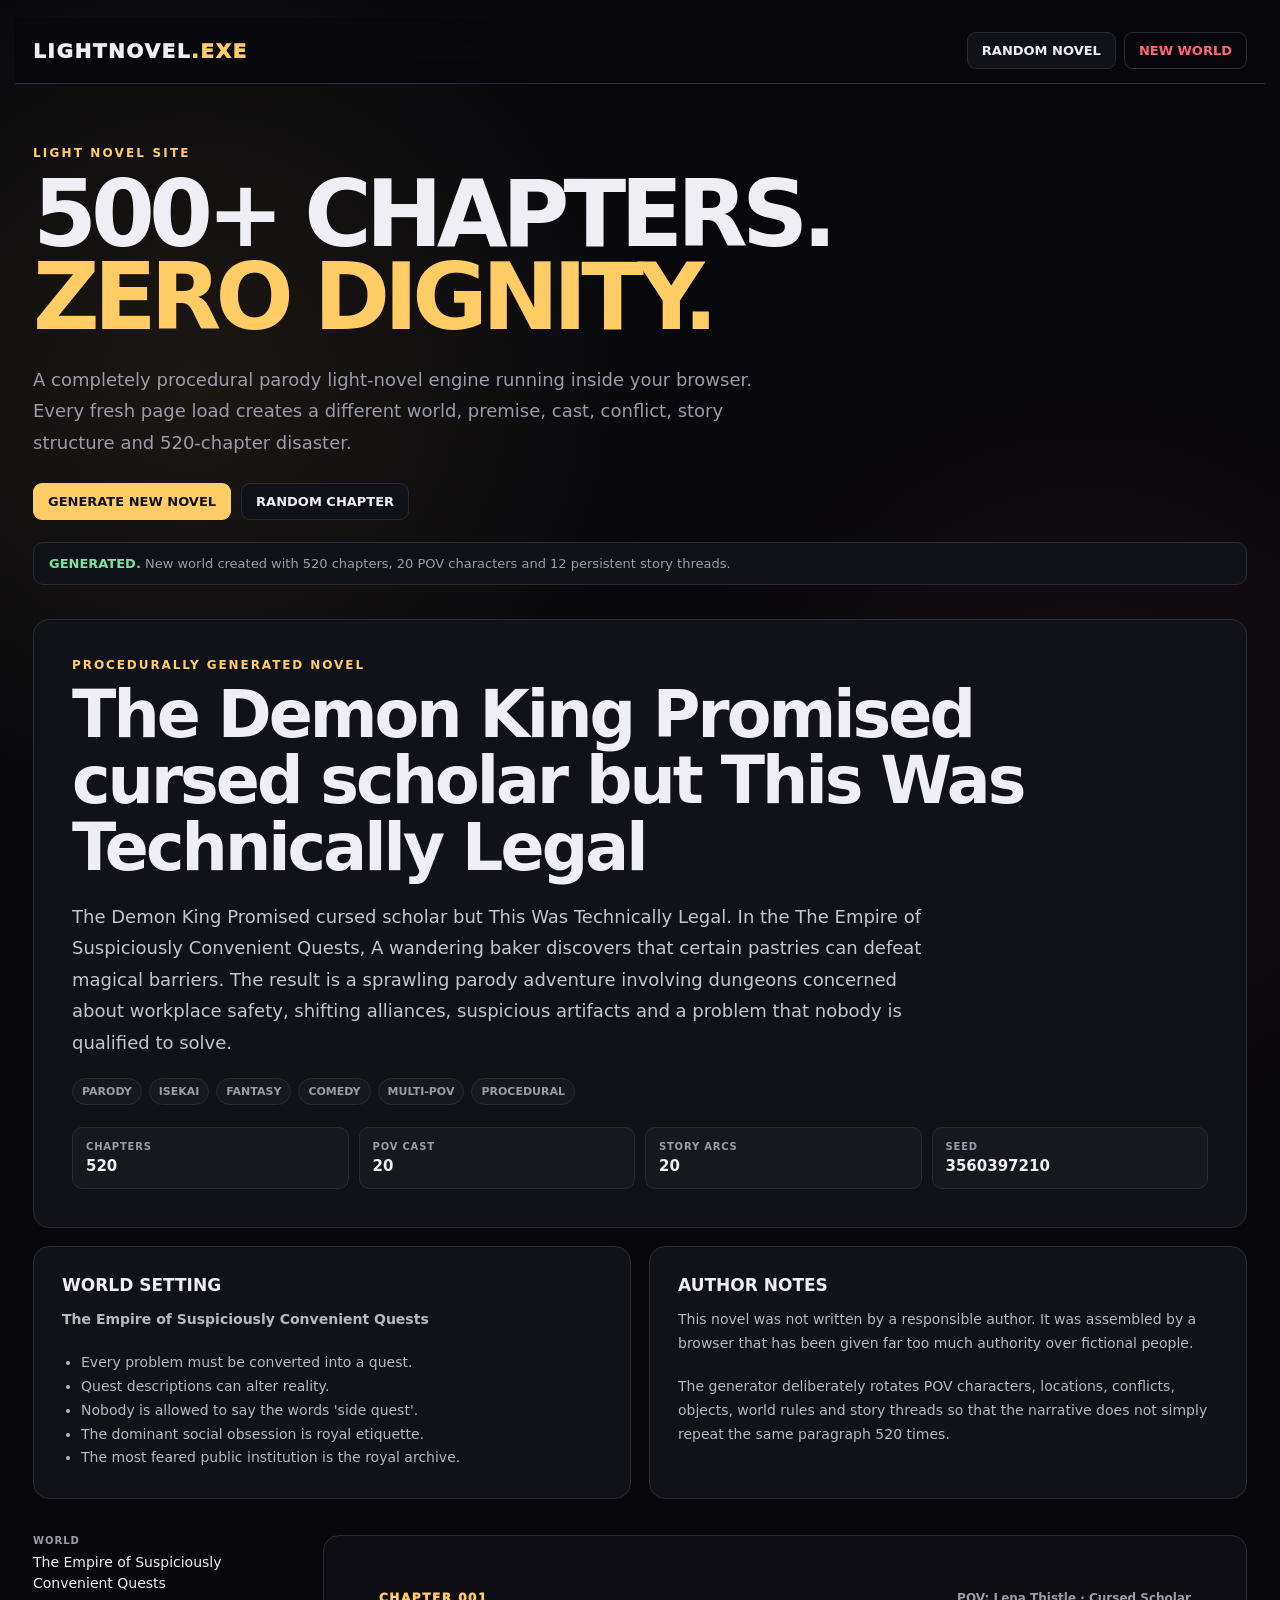
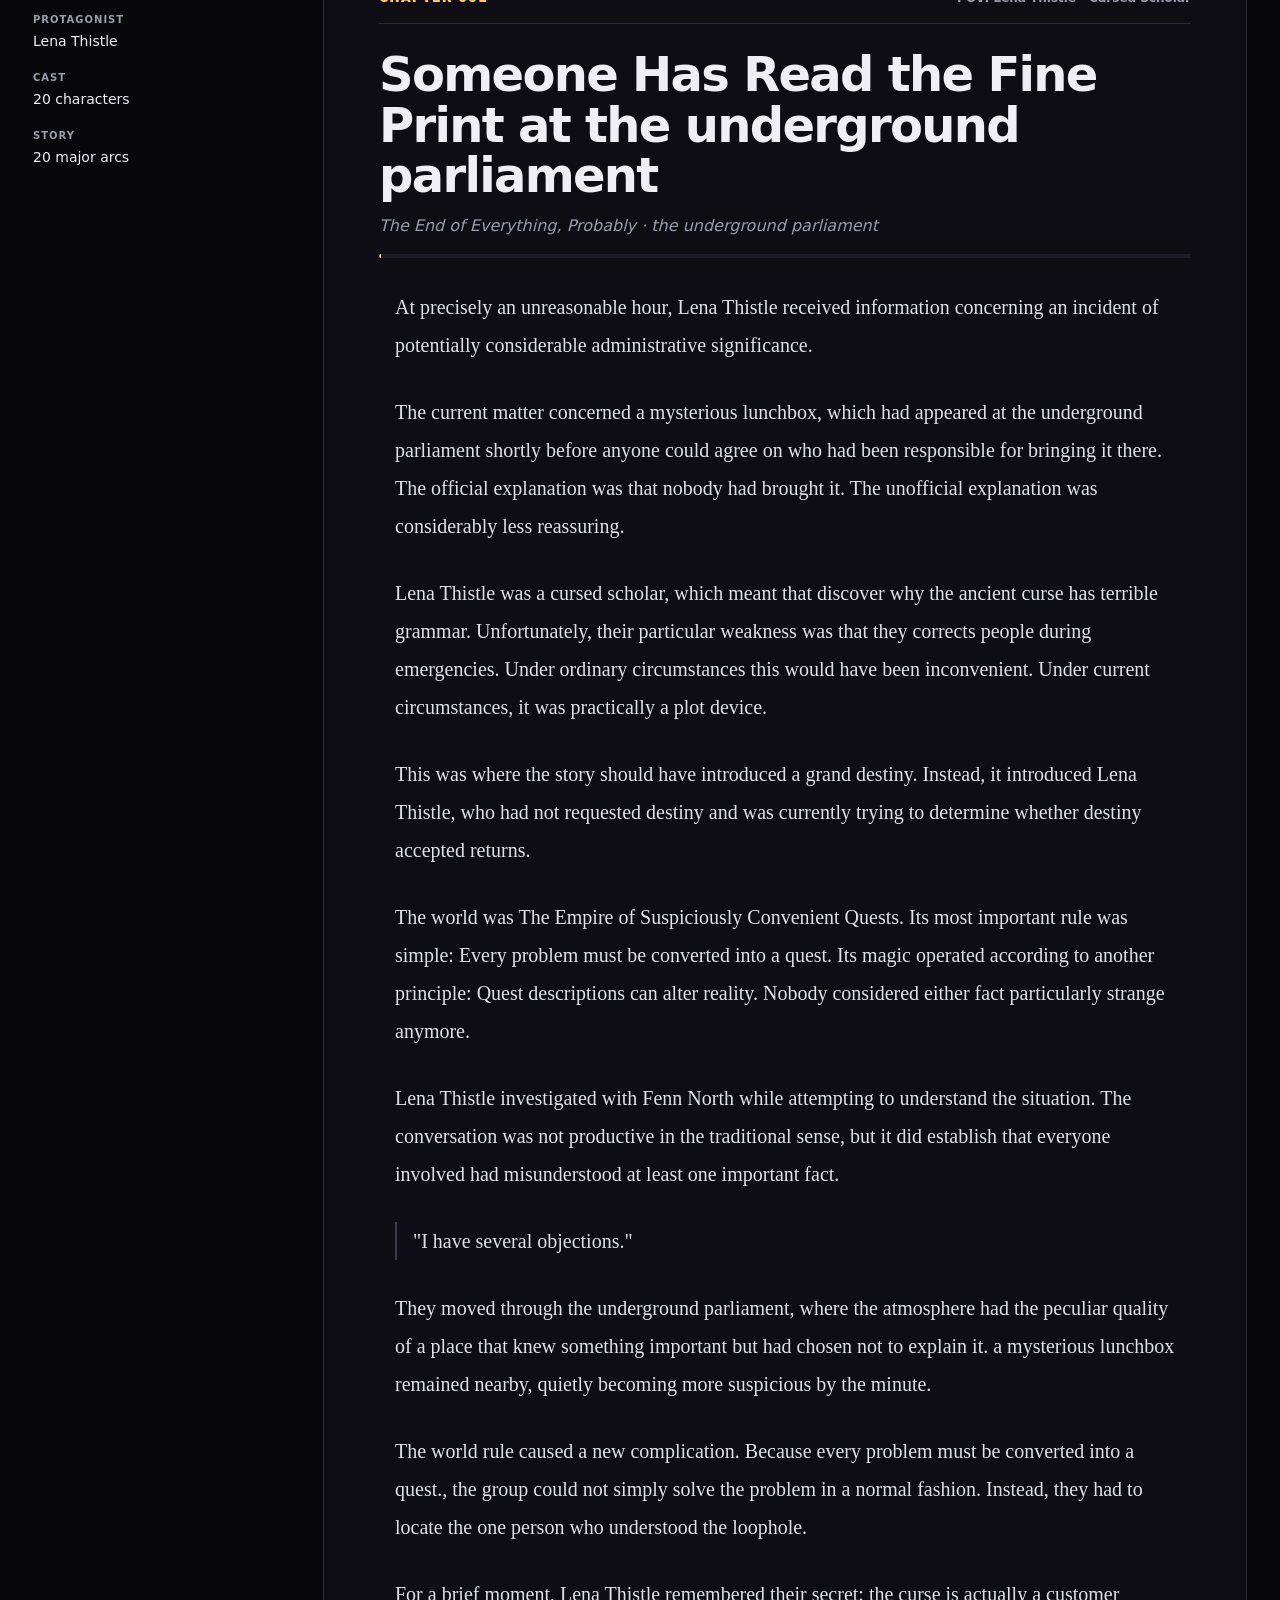
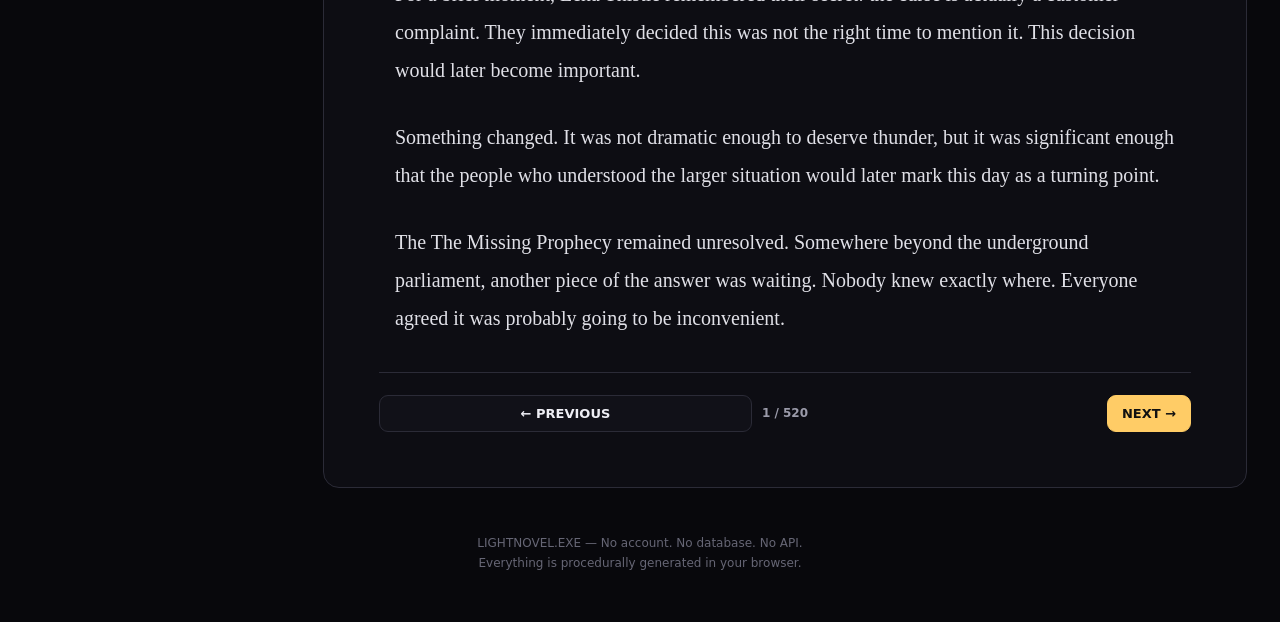
==== commit 34effe94: "Update index.html" ====
--- a/index.html
+++ b/index.html
@@ -5,7 +5,7 @@
 <meta name="viewport" content="width=device-width, initial-scale=1.0, viewport-fit=cover">
 <meta name="theme-color" content="#0b0b10">
 <meta name="description" content="LIGHTNOVEL.EXE — procedurally generated parody light novels.">
-<title>LIGHTNOVEL.EXE</title>
+<title>LIGHTNOVEL</title>
 
 <style>
 * {
@@ -596,7 +596,7 @@
 
 <section class="hero">
 
-    <div class="kicker">STATIC PARODY NOVEL GENERATOR</div>
+    <div class="kicker">LIGHT NOVEL SITE</div>
 
     <h1>
         500+ CHAPTERS.<br>
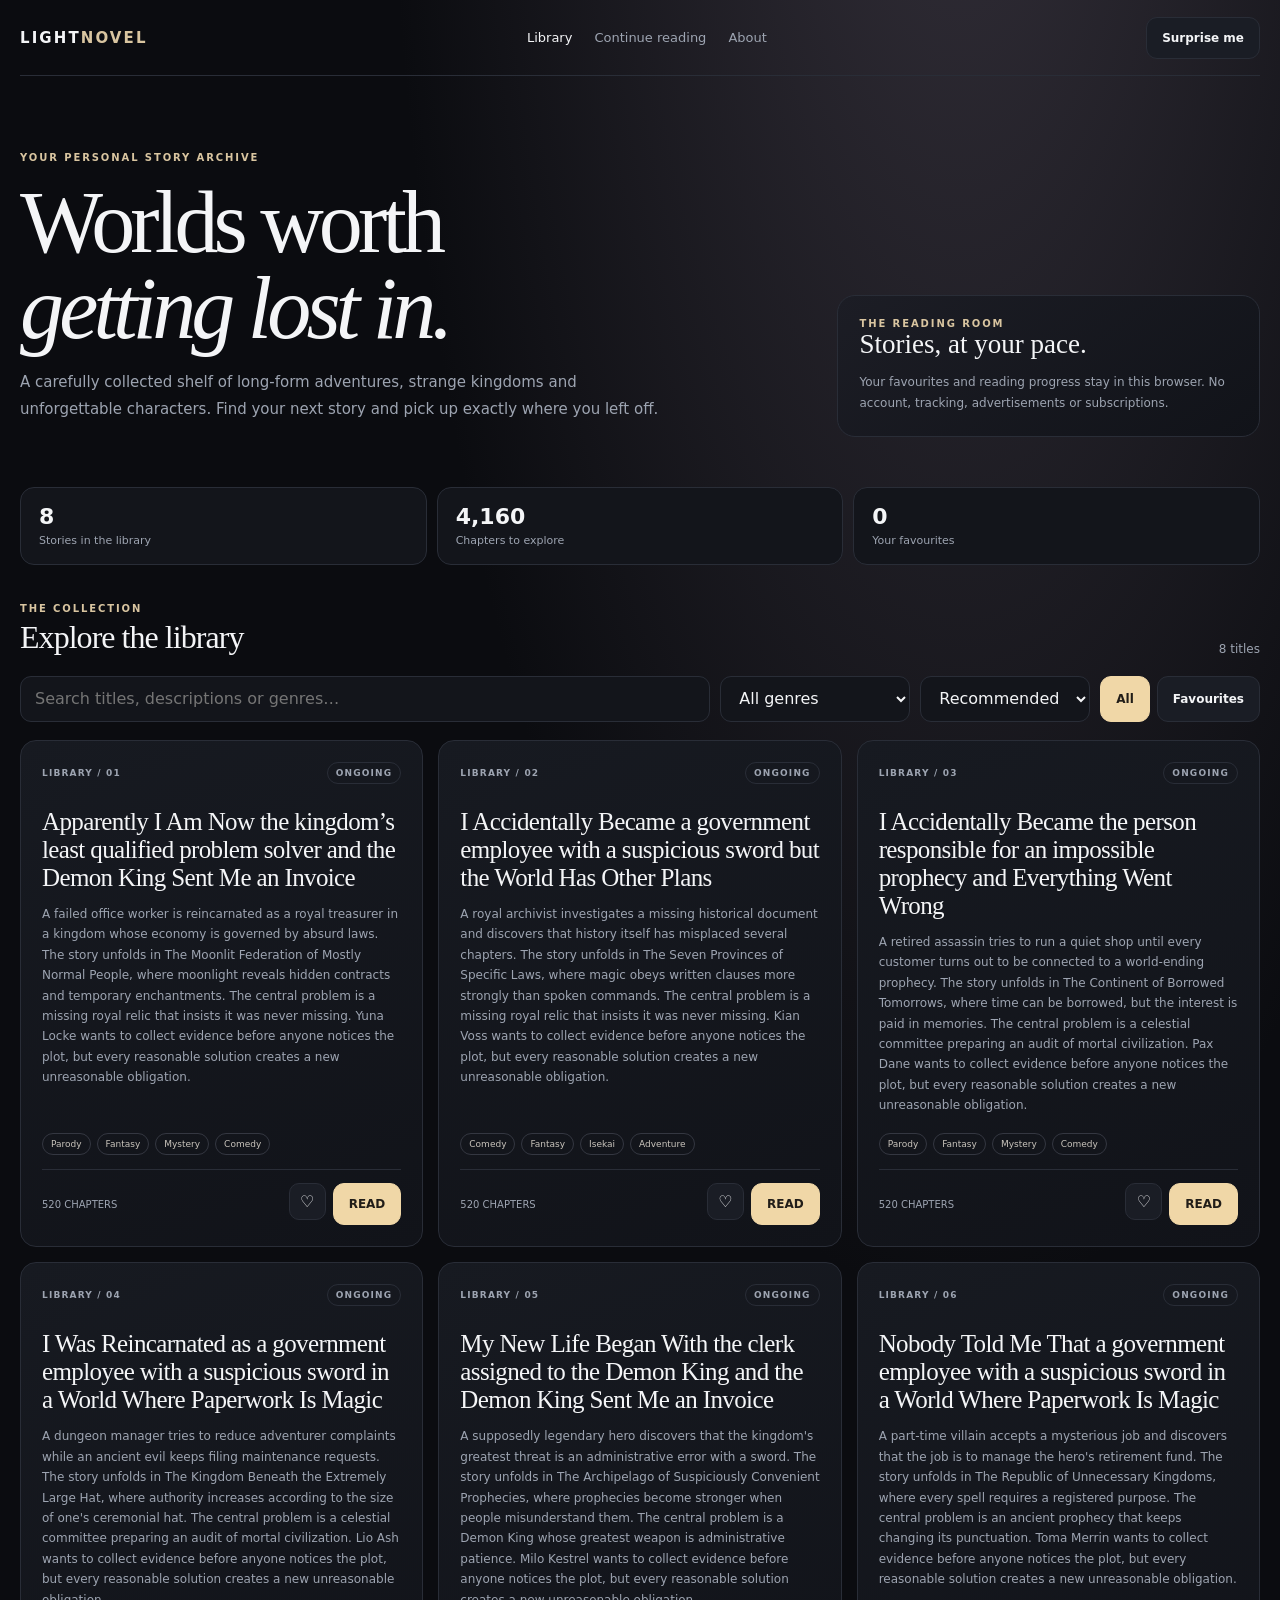
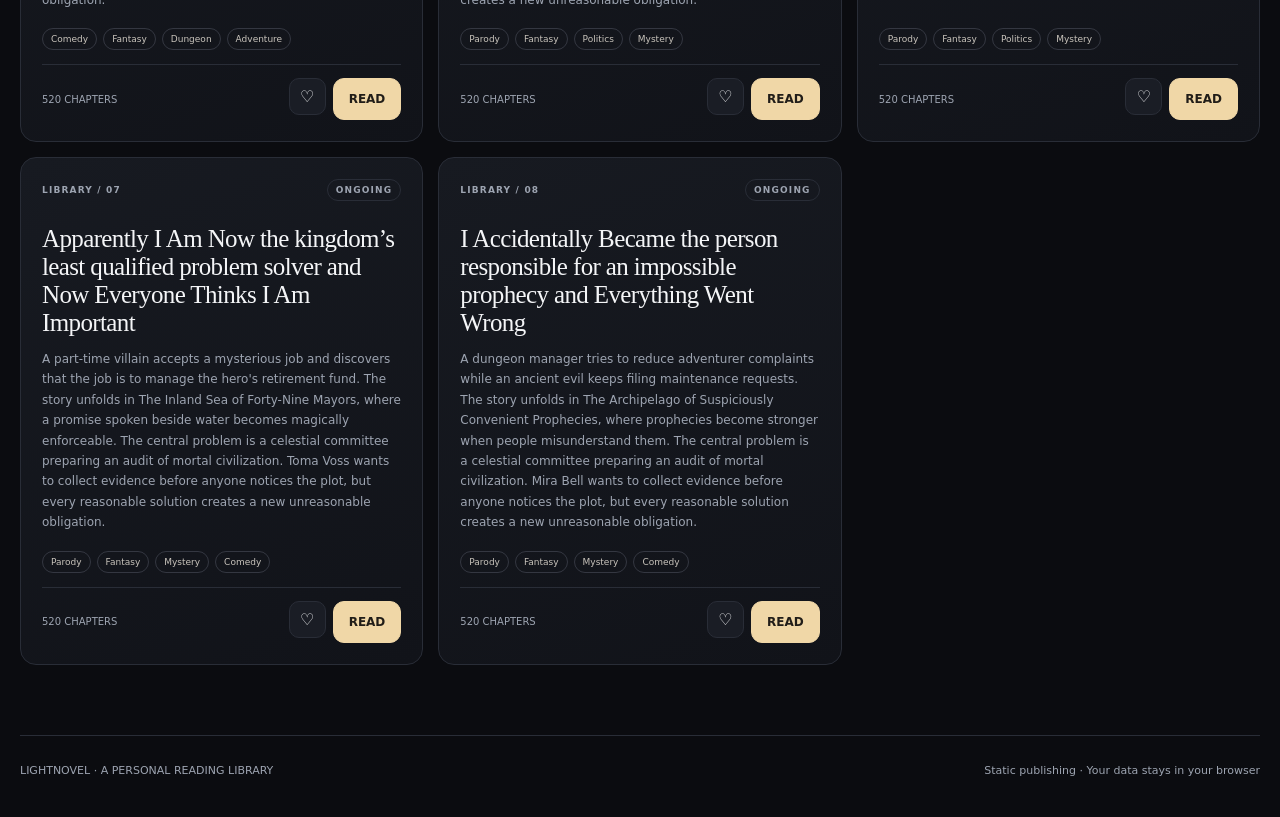
==== commit 2f0eacc7: "Modernize LIGHTNOVEL homepage and library" ====
--- a/index.html
+++ b/index.html
@@ -1,2064 +1,18 @@
-<!DOCTYPE html>
+<!doctype html>
 <html lang="en">
 <head>
-<meta charset="UTF-8">
-<meta name="viewport" content="width=device-width, initial-scale=1.0, viewport-fit=cover">
-<meta name="theme-color" content="#0b0b10">
-<meta name="description" content="LIGHTNOVEL.EXE — procedurally generated parody light novels.">
-<title>LIGHTNOVEL</title>
-
-<style>
-* {
-    box-sizing: border-box;
-    margin: 0;
-    padding: 0;
-}
-
-:root {
-    --bg: #08080c;
-    --panel: #111118;
-    --panel2: #17171f;
-    --panel3: #1d1d27;
-    --text: #eeeeF4;
-    --muted: #9b9baa;
-    --line: #2b2b37;
-    --accent: #ffcc66;
-    --accent2: #ff8c66;
-    --danger: #ff667a;
-    --good: #79e2a4;
-    --max: 1250px;
-}
-
-html {
-    background: var(--bg);
-    color: var(--text);
-    font-family:
-        Inter,
-        ui-sans-serif,
-        system-ui,
-        -apple-system,
-        BlinkMacSystemFont,
-        "Segoe UI",
-        sans-serif;
-}
-
-body {
-    min-height: 100vh;
-    background:
-        radial-gradient(circle at 15% 10%, rgba(255, 204, 102, .08), transparent 30rem),
-        radial-gradient(circle at 85% 20%, rgba(255, 102, 122, .06), transparent 28rem),
-        var(--bg);
-}
-
-button {
-    font: inherit;
-}
-
-button:focus-visible {
-    outline: 2px solid var(--accent);
-    outline-offset: 3px;
-}
-
-.app {
-    width: min(100%, var(--max));
-    margin: auto;
-    padding:
-        max(18px, env(safe-area-inset-top))
-        max(18px, env(safe-area-inset-right))
-        max(28px, env(safe-area-inset-bottom))
-        max(18px, env(safe-area-inset-left));
-}
-
-.topbar {
-    position: sticky;
-    top: 0;
-    z-index: 20;
-    margin: 0 -18px;
-    padding: 14px 18px;
-    border-bottom: 1px solid var(--line);
-    background: rgba(8, 8, 12, .92);
-    backdrop-filter: blur(14px);
-    display: flex;
-    align-items: center;
-    justify-content: space-between;
-    gap: 14px;
-}
-
-.logo {
-    color: var(--text);
-    text-decoration: none;
-    font-weight: 950;
-    letter-spacing: .08em;
-    font-size: clamp(15px, 2vw, 20px);
-}
-
-.logo span {
-    color: var(--accent);
-}
-
-.top-actions {
-    display: flex;
-    gap: 8px;
-}
-
-.btn {
-    border: 1px solid var(--line);
-    background: var(--panel);
-    color: var(--text);
-    padding: 10px 14px;
-    border-radius: 9px;
-    cursor: pointer;
-    font-weight: 800;
-    font-size: 13px;
-    transition: .18s ease;
-}
-
-.btn:hover {
-    border-color: #555565;
-    transform: translateY(-1px);
-}
-
-.btn.primary {
-    background: var(--accent);
-    color: #111;
-    border-color: var(--accent);
-}
-
-.btn.danger {
-    background: transparent;
-    color: var(--danger);
-}
-
-.hero {
-    padding: 62px 0 34px;
-}
-
-.kicker {
-    color: var(--accent);
-    font-weight: 900;
-    letter-spacing: .18em;
-    font-size: 12px;
-    margin-bottom: 14px;
-}
-
-.hero h1 {
-    font-size: clamp(42px, 9vw, 92px);
-    line-height: .9;
-    letter-spacing: -.065em;
-    max-width: 900px;
-}
-
-.hero h1 span {
-    color: var(--accent);
-}
-
-.hero p {
-    max-width: 760px;
-    margin-top: 24px;
-    color: var(--muted);
-    line-height: 1.75;
-    font-size: clamp(15px, 2vw, 18px);
-}
-
-.hero-actions {
-    margin-top: 25px;
-    display: flex;
-    flex-wrap: wrap;
-    gap: 10px;
-}
-
-.status {
-    margin-top: 22px;
-    padding: 13px 15px;
-    background: var(--panel);
-    border: 1px solid var(--line);
-    border-radius: 10px;
-    color: var(--muted);
-    font-size: 13px;
-}
-
-.status strong {
-    color: var(--good);
-}
-
-.library {
-    display: grid;
-    grid-template-columns: 1fr;
-    gap: 18px;
-}
-
-.novel-header {
-    background: var(--panel);
-    border: 1px solid var(--line);
-    border-radius: 16px;
-    padding: clamp(20px, 4vw, 38px);
-}
-
-.novel-label {
-    color: var(--accent);
-    font-weight: 900;
-    font-size: 12px;
-    letter-spacing: .16em;
-}
-
-.novel-title {
-    margin-top: 10px;
-    font-size: clamp(30px, 6vw, 65px);
-    line-height: 1.02;
-    letter-spacing: -.045em;
-}
-
-.novel-synopsis {
-    margin-top: 20px;
-    max-width: 850px;
-    color: #c5c5cf;
-    line-height: 1.75;
-    font-size: clamp(15px, 2vw, 18px);
-}
-
-.tags {
-    display: flex;
-    flex-wrap: wrap;
-    gap: 7px;
-    margin-top: 20px;
-}
-
-.tag {
-    border: 1px solid var(--line);
-    color: var(--muted);
-    background: var(--panel2);
-    padding: 6px 9px;
-    border-radius: 999px;
-    font-size: 11px;
-    font-weight: 800;
-}
-
-.meta-grid {
-    display: grid;
-    grid-template-columns: repeat(4, 1fr);
-    gap: 10px;
-    margin-top: 22px;
-}
-
-.meta-box {
-    background: var(--panel2);
-    border: 1px solid var(--line);
-    border-radius: 10px;
-    padding: 13px;
-}
-
-.meta-box small {
-    display: block;
-    color: var(--muted);
-    font-size: 10px;
-    font-weight: 800;
-    text-transform: uppercase;
-    letter-spacing: .08em;
-}
-
-.meta-box strong {
-    display: block;
-    margin-top: 5px;
-    font-size: 15px;
-}
-
-.world {
-    display: grid;
-    grid-template-columns: 1fr 1fr;
-    gap: 18px;
-}
-
-.panel {
-    background: var(--panel);
-    border: 1px solid var(--line);
-    border-radius: 16px;
-    padding: clamp(18px, 3vw, 28px);
-}
-
-.panel h2 {
-    font-size: 17px;
-    margin-bottom: 13px;
-}
-
-.panel p,
-.panel li {
-    color: #b8b8c3;
-    line-height: 1.7;
-    font-size: 14px;
-}
-
-.panel ul {
-    padding-left: 19px;
-}
-
-.reader {
-    display: grid;
-    grid-template-columns: 270px minmax(0, 1fr);
-    gap: 20px;
-    margin-top: 18px;
-}
-
-.sidebar {
-    position: sticky;
-    top: 74px;
-    align-self: start;
-}
-
-.side-section + .side-section {
-    margin-top: 20px;
-}
-
-.side-label {
-    color: var(--muted);
-    text-transform: uppercase;
-    font-weight: 900;
-    letter-spacing: .1em;
-    font-size: 10px;
-    margin-bottom: 6px;
-}
-
-.side-value {
-    font-size: 14px;
-    line-height: 1.5;
-}
-
-.chapter {
-    min-width: 0;
-    background: #0d0d13;
-    border: 1px solid var(--line);
-    border-radius: 16px;
-    padding: clamp(20px, 5vw, 55px);
-}
-
-.chapter-top {
-    display: flex;
-    align-items: center;
-    justify-content: space-between;
-    gap: 15px;
-    flex-wrap: wrap;
-    border-bottom: 1px solid var(--line);
-    padding-bottom: 18px;
-    margin-bottom: 25px;
-}
-
-.chapter-number {
-    color: var(--accent);
-    font-size: 12px;
-    font-weight: 950;
-    letter-spacing: .13em;
-}
-
-.chapter-pov {
-    color: var(--muted);
-    font-size: 12px;
-    font-weight: 800;
-}
-
-.chapter h2 {
-    font-size: clamp(27px, 5vw, 48px);
-    line-height: 1.05;
-    letter-spacing: -.035em;
-    max-width: 850px;
-}
-
-.chapter-intro {
-    margin-top: 13px;
-    color: var(--muted);
-    font-style: italic;
-    line-height: 1.65;
-}
-
-.story {
-    max-width: 780px;
-    margin: 30px auto 0;
-}
-
-.story p {
-    color: #e0e0e7;
-    font-family:
-        Georgia,
-        "Times New Roman",
-        serif;
-    font-size: clamp(17px, 2.2vw, 20px);
-    line-height: 1.9;
-    margin-bottom: 1.45em;
-}
-
-.story p.dialogue {
-    padding-left: 16px;
-    border-left: 2px solid #3a3a48;
-}
-
-.story .thought {
-    color: #aaaab7;
-    font-style: italic;
-}
-
-.chapter-controls {
-    display: grid;
-    grid-template-columns: 1fr auto 1fr;
-    gap: 10px;
-    margin-top: 35px;
-    padding-top: 22px;
-    border-top: 1px solid var(--line);
-}
-
-.chapter-controls .next {
-    justify-self: end;
-}
-
-.chapter-count {
-    align-self: center;
-    color: var(--muted);
-    font-size: 12px;
-    font-weight: 800;
-    text-align: center;
-}
-
-.progress {
-    height: 4px;
-    background: var(--panel3);
-    margin-top: 14px;
-    border-radius: 10px;
-    overflow: hidden;
-}
-
-.progress div {
-    height: 100%;
-    width: 0%;
-    background: var(--accent);
-    transition: width .2s ease;
-}
-
-.footer {
-    padding: 45px 0 20px;
-    color: #666675;
-    text-align: center;
-    font-size: 12px;
-    line-height: 1.7;
-}
-
-.hidden {
-    display: none !important;
-}
-
-@media (max-width: 900px) {
-    .reader {
-        grid-template-columns: 1fr;
-    }
-
-    .sidebar {
-        position: static;
-        display: grid;
-        grid-template-columns: repeat(3, 1fr);
-        gap: 10px;
-    }
-
-    .side-section + .side-section {
-        margin-top: 0;
-    }
-
-    .side-section {
-        background: var(--panel);
-        border: 1px solid var(--line);
-        border-radius: 10px;
-        padding: 12px;
-    }
-
-    .world {
-        grid-template-columns: 1fr;
-    }
-}
-
-@media (max-width: 680px) {
-    .app {
-        padding-left: 12px;
-        padding-right: 12px;
-    }
-
-    .topbar {
-        margin-left: -12px;
-        margin-right: -12px;
-        padding-left: 12px;
-        padding-right: 12px;
-    }
-
-    .top-actions .btn {
-        padding: 9px 10px;
-    }
-
-    .hero {
-        padding-top: 45px;
-    }
-
-    .meta-grid {
-        grid-template-columns: repeat(2, 1fr);
-    }
-
-    .sidebar {
-        grid-template-columns: 1fr 1fr;
-    }
-
-    .chapter-controls {
-        grid-template-columns: 1fr 1fr;
-    }
-
-    .chapter-count {
-        grid-column: 1 / -1;
-        grid-row: 1;
-    }
-
-    .chapter-controls .next {
-        justify-self: stretch;
-    }
-
-    .chapter-controls .prev {
-        width: 100%;
-    }
-
-    .chapter {
-        border-radius: 12px;
-        padding: 20px 16px;
-    }
-
-    .story p {
-        font-size: 18px;
-        line-height: 1.82;
-    }
-}
-
-@media (max-width: 430px) {
-    .logo {
-        font-size: 13px;
-    }
-
-    .top-actions .btn {
-        font-size: 11px;
-        padding: 8px;
-    }
-
-    .meta-grid {
-        grid-template-columns: 1fr 1fr;
-    }
-
-    .sidebar {
-        grid-template-columns: 1fr;
-    }
-
-    .hero h1 {
-        font-size: 47px;
-    }
-
-    .hero-actions {
-        display: grid;
-        grid-template-columns: 1fr;
-    }
-
-    .hero-actions .btn {
-        width: 100%;
-    }
-
-    .chapter-controls {
-        grid-template-columns: 1fr;
-    }
-
-    .chapter-count {
-        grid-column: auto;
-        grid-row: auto;
-    }
-}
-
-@media (prefers-reduced-motion: reduce) {
-    *,
-    *::before,
-    *::after {
-        scroll-behavior: auto !important;
-        transition: none !important;
-    }
-}
-</style>
+<meta charset="utf-8"><meta name="viewport" content="width=device-width,initial-scale=1,viewport-fit=cover">
+<meta name="theme-color" content="#0b0c10"><meta name="description" content="A personal light novel library and publishing universe. Discover stories, read chapters and build your collection.">
+<title>LIGHTNOVEL — A Library of Worlds</title><link rel="stylesheet" href="css/platform.css">
 </head>
-
 <body>
-
-<div class="app">
-
-<header class="topbar">
-    <a href="#" class="logo" onclick="location.reload();return false;">
-        LIGHTNOVEL<span>.EXE</span>
-    </a>
-
-    <div class="top-actions">
-        <button class="btn" id="randomTop">RANDOM NOVEL</button>
-        <button class="btn danger" id="resetBtn">NEW WORLD</button>
-    </div>
-</header>
-
-<section class="hero">
-
-    <div class="kicker">LIGHT NOVEL SITE</div>
-
-    <h1>
-        500+ CHAPTERS.<br>
-        <span>ZERO DIGNITY.</span>
-    </h1>
-
-    <p>
-        A completely procedural parody light-novel engine running inside your
-        browser. Every fresh page load creates a different world, premise,
-        cast, conflict, story structure and 520-chapter disaster.
-    </p>
-
-    <div class="hero-actions">
-        <button class="btn primary" id="generateBtn">
-            GENERATE NEW NOVEL
-        </button>
-
-        <button class="btn" id="jumpBtn">
-            RANDOM CHAPTER
-        </button>
-    </div>
-
-    <div class="status" id="status">
-        <strong>GENERATOR READY.</strong>
-        Building a completely unnecessary literary disaster...
-    </div>
-
-</section>
-
-<main id="novelArea" class="library"></main>
-
-<footer class="footer">
-    LIGHTNOVEL.EXE — No account. No database. No API.<br>
-    Everything is procedurally generated in your browser.
-</footer>
-
-</div>
-
-<script>
-"use strict";
-
-/* ============================================================
-   LIGHTNOVEL.EXE
-   CLIENT-SIDE PROCEDURAL LIGHT NOVEL ENGINE
-   ============================================================ */
-
-/* -------------------------
-   RANDOM ENGINE
-------------------------- */
-
-class RNG {
-
-    constructor(seed) {
-        this.seed = seed >>> 0;
-    }
-
-    next() {
-        this.seed += 0x6D2B79F5;
-
-        let t = this.seed;
-
-        t = Math.imul(t ^ t >>> 15, t | 1);
-        t ^= t + Math.imul(t ^ t >>> 7, t | 61);
-
-        return ((t ^ t >>> 14) >>> 0) / 4294967296;
-    }
-
-    int(min, max) {
-        return Math.floor(this.next() * (max - min + 1)) + min;
-    }
-
-    pick(arr) {
-        return arr[this.int(0, arr.length - 1)];
-    }
-
-    chance(percent) {
-        return this.next() * 100 < percent;
-    }
-
-    shuffle(arr) {
-        const copy = [...arr];
-
-        for (let i = copy.length - 1; i > 0; i--) {
-            const j = this.int(0, i);
-            [copy[i], copy[j]] = [copy[j], copy[i]];
-        }
-
-        return copy;
-    }
-}
-
-
-/* -------------------------
-   DATA BANKS
-------------------------- */
-
-const FIRST_NAMES = [
-    "Ari","Mira","Kael","Nora","Tavi","Lena","Rin","Bram",
-    "Sora","Vera","Ivo","Milo","Cora","Nell","Dax","Yuri",
-    "Fenn","Rhea","Oren","Pia","Kira","Juno","Bela","Tess",
-    "Mara","Rook","Eli","Voss","Nia","Perrin","Sable","Theo"
-];
-
-const LAST_NAMES = [
-    "Graves","Bellweather","Morrow","Pennyworth","Ashford",
-    "Dusk","Underbridge","Quill","Wobbleton","Ironleaf",
-    "Thistle","Crowe","Marrow","Puddle","Stone","Fallow",
-    "Bright","Nettle","Crumb","Vane","Moss","Flint","Vale",
-    "Biscuit","Rookwood","Glimmer","Turnip","North","West"
-];
-
-const ROLES = [
-    {
-        role:"Disgraced Hero",
-        goal:"prove that the legendary prophecy was badly formatted",
-        flaw:"cannot resist dramatic entrances",
-        secret:"once defeated a monster by accidentally submitting the correct paperwork"
-    },
-    {
-        role:"Royal Accountant",
-        goal:"make the apocalypse financially sustainable",
-        flaw:"takes every promise literally",
-        secret:"the national treasury is hidden inside a lunchbox"
-    },
-    {
-        role:"Guild Receptionist",
-        goal:"finish one workday without an adventurer screaming",
-        flaw:"terrible at recognizing royalty",
-        secret:"quietly controls half the guild through appointment scheduling"
-    },
-    {
-        role:"Part-Time Villain",
-        goal:"retire before the final battle",
-        flaw:"explains plans too thoroughly",
-        secret:"their evil fortress is rented month-to-month"
-    },
-    {
-        role:"Cursed Scholar",
-        goal:"discover why the ancient curse has terrible grammar",
-        flaw:"corrects people during emergencies",
-        secret:"the curse is actually a customer complaint"
-    },
-    {
-        role:"Dungeon Manager",
-        goal:"increase dungeon profitability",
-        flaw:"cares too much about workplace safety",
-        secret:"the dungeon has an employee handbook"
-    },
-    {
-        role:"Wandering Baker",
-        goal:"find the legendary oven",
-        flaw:"solves emotional problems with pastries",
-        secret:"their bread can temporarily cancel magic"
-    },
-    {
-        role:"Royal Knight",
-        goal:"protect the kingdom from its own government",
-        flaw:"cannot lie convincingly",
-        secret:"has been ordered to arrest the protagonist three different times"
-    },
-    {
-        role:"Village Mayor",
-        goal:"keep the village off every prophecy",
-        flaw:"aggressively practical",
-        secret:"the village is sitting on an ancient superweapon"
-    },
-    {
-        role:"Demon Bureaucrat",
-        goal:"complete the paperwork required for the apocalypse",
-        flaw:"needs three signatures for everything",
-        secret:"the Demon King owes them overtime"
-    },
-    {
-        role:"Merchant",
-        goal:"sell something to the final boss",
-        flaw:"negotiates during combat",
-        secret:"already owns a contract with destiny"
-    },
-    {
-        role:"Monster",
-        goal:"become a respected member of society",
-        flaw:"looks terrifying while being polite",
-        secret:"is the only person who remembers the previous timeline"
-    },
-    {
-        role:"Prophecy Intern",
-        goal:"stop the prophecy department from firing them",
-        flaw:"keeps losing important scrolls",
-        secret:"wrote one of the prophecies while bored"
-    },
-    {
-        role:"Academy Dropout",
-        goal:"prove practical experience beats magical theory",
-        flaw:"reckless confidence",
-        secret:"knows the academy's forbidden shortcut"
-    },
-    {
-        role:"Royal Chef",
-        goal:"cook a meal capable of ending a war",
-        flaw:"takes insults about soup personally",
-        secret:"their recipes contain ancient spell diagrams"
-    },
-    {
-        role:"Time Traveler",
-        goal:"return home",
-        flaw:"keeps remembering things that have not happened",
-        secret:"this is not their first attempt"
-    },
-    {
-        role:"Temple Clerk",
-        goal:"determine why the gods stopped answering emails",
-        flaw:"obsessively organized",
-        secret:"one god still replies anonymously"
-    },
-    {
-        role:"Retired Necromancer",
-        goal:"enjoy a quiet retirement",
-        flaw:"accidentally raises furniture",
-        secret:"the dead keep asking them for career advice"
-    },
-    {
-        role:"Princess",
-        goal:"avoid becoming a political marriage solution",
-        flaw:"turns every problem into a negotiation",
-        secret:"has been secretly funding the rebellion"
-    },
-    {
-        role:"Ordinary Villager",
-        goal:"remain completely irrelevant",
-        flaw:"suspiciously competent",
-        secret:"is the legal owner of the continent"
-    }
-];
-
-const WORLDS = [
-    {
-        name:"The Republic of Unnecessary Kingdoms",
-        rule:"Every village is legally required to have a royal family.",
-        magic:"Magic is activated by forms, stamps and sufficiently sincere bureaucracy.",
-        oddity:"Nobody agrees which kingdom is actually in charge."
-    },
-    {
-        name:"The Continent of Borrowed Tomorrows",
-        rule:"People can borrow future days, but someone has to repay them.",
-        magic:"Time can be traded like currency.",
-        oddity:"Several towns are currently living on next Tuesday."
-    },
-    {
-        name:"The Seven Provinces of Specific Laws",
-        rule:"Every province has one extremely specific law nobody remembers creating.",
-        magic:"Breaking a local law produces unpredictable magical consequences.",
-        oddity:"Travel guides are considered survival equipment."
-    },
-    {
-        name:"The Moonlit Federation of Mostly Normal People",
-        rule:"Everything is normal except during moonlight.",
-        magic:"Moonlight grants power to objects that nobody considers important.",
-        oddity:"Spoons are politically influential."
-    },
-    {
-        name:"The Kingdom Beneath the Extremely Large Hat",
-        rule:"The hat is considered sovereign territory.",
-        magic:"Hats can contain impossible spaces.",
-        oddity:"The capital is somewhere under the brim."
-    },
-    {
-        name:"The Inland Sea of Forty-Nine Mayors",
-        rule:"Every town is governed by a different mayor who insists they are supreme.",
-        magic:"Political arguments can physically alter geography.",
-        oddity:"The map changes after elections."
-    },
-    {
-        name:"The Empire of Suspiciously Convenient Quests",
-        rule:"Every problem must be converted into a quest.",
-        magic:"Quest descriptions can alter reality.",
-        oddity:"Nobody is allowed to say the words 'side quest'."
-    },
-    {
-        name:"The Archipelago of Extremely Honest Villains",
-        rule:"Villains must legally announce their intentions.",
-        magic:"Truth becomes physically stronger when spoken dramatically.",
-        oddity:"Heroes keep accidentally defeating enemies by asking direct questions."
-    },
-    {
-        name:"The Kingdom of Infinite Loading Screens",
-        rule:"Important events require loading.",
-        magic:"Waiting increases magical potential.",
-        oddity:"The royal family has been waiting for a staircase to finish loading for 400 years."
-    },
-    {
-        name:"The Great Valley of Questionable Prophecies",
-        rule:"Prophecies are legally non-binding.",
-        magic:"Predictions become stronger when nobody understands them.",
-        oddity:"Prophecy lawyers are among the highest-paid professionals."
-    }
-];
-
-const PREMISES = [
-    "A reincarnated office worker discovers that their legendary skill is completely useless but extremely well documented.",
-    "A hero summoned to save the world is accidentally employed by the Demon King.",
-    "A village accidentally becomes the headquarters of an international conspiracy because somebody filed the wrong tax form.",
-    "A supposedly ordinary person discovers that every major historical event was caused by scheduling mistakes.",
-    "A rejected adventurer becomes responsible for managing the world's most badly designed dungeon.",
-    "A prophecy predicts the arrival of a chosen hero but accidentally names the kingdom's accountant.",
-    "A Demon King tries to retire peacefully and discovers that nobody knows how to process the retirement paperwork.",
-    "A royal princess escapes an arranged marriage only to discover that destiny has apparently followed her into the kitchen.",
-    "A monster wants to live peacefully among humans, but the guild keeps assigning it extermination quests.",
-    "A time traveler returns to prevent the apocalypse and discovers that the apocalypse has already been postponed.",
-    "An academy dropout discovers a forbidden magical shortcut and immediately regrets understanding it.",
-    "A wandering baker discovers that certain pastries can defeat magical barriers.",
-    "A village mayor attempts to keep their town out of every prophecy and accidentally creates the most important kingdom on the continent.",
-    "A royal knight is ordered to arrest the same person every week and begins questioning the kingdom's administrative competence.",
-    "A bureaucrat discovers that the final boss is technically missing several required permits.",
-    "A retired necromancer accidentally summons the ghost of an extremely annoying tax inspector.",
-    "A merchant purchases a mysterious contract that appears to contain ownership rights to destiny itself.",
-    "A prophecy intern loses the document predicting the end of the world and must find it before someone notices.",
-    "A perfectly normal citizen discovers that they are legally the owner of the entire continent.",
-    "A guild receptionist becomes the only person capable of stopping a war because everyone needs an appointment."
-];
-
-const LOCATIONS = [
-    "the capital's overcrowded guild hall",
-    "the royal archive",
-    "the market district",
-    "the abandoned prophecy office",
-    "the western dungeon",
-    "the village of Seven Puddles",
-    "the floating courthouse",
-    "the moonlit train station",
-    "the royal kitchen",
-    "the forbidden library",
-    "the border checkpoint",
-    "the demon bureaucracy",
-    "the mountain shrine",
-    "the underground parliament",
-    "the suspiciously cheap inn",
-    "the academy ruins",
-    "the old battlefield",
-    "the kingdom's storage warehouse",
-    "the mayoral conference hall",
-    "the legendary bakery"
-];
-
-const OBJECTS = [
-    "a glowing contract",
-    "a suspiciously ordinary spoon",
-    "an ancient quest board",
-    "a cracked prophecy crystal",
-    "a royal invoice",
-    "a talking key",
-    "a forbidden recipe",
-    "a dented crown",
-    "a map that refuses to stay still",
-    "a cursed appointment book",
-    "a ceremonial stamp",
-    "a mysterious lunchbox",
-    "a sword with poor communication skills",
-    "a sealed envelope",
-    "a magical receipt",
-    "an extremely expensive potato",
-    "a bell that rings before disasters",
-    "a blank spellbook",
-    "a golden employee badge",
-    "a broken teleportation ticket"
-];
-
-const ARC_THEMES = [
-    "The Completely Unnecessary Beginning",
-    "The Guild Has Made a Mistake",
-    "The First Prophecy Problem",
-    "The Dungeon Nobody Budgeted For",
-    "The Royal Administrative Crisis",
-    "The Academy Incident",
-    "The Demon King's Extremely Bad Week",
-    "The Tournament Nobody Requested",
-    "The Village That Should Not Exist",
-    "The Missing Artifact",
-    "The Time Debt",
-    "The Political Soup Incident",
-    "The War That Requires Permission",
-    "The Forbidden Recipe",
-    "The Final Boss's Tax Problem",
-    "The Absolutely Necessary Road Trip",
-    "The Rebellion's Accounting Department",
-    "The Capital Goes Missing",
-    "The Great Bureaucratic Catastrophe",
-    "The End of Everything, Probably"
-];
-
-const CHAPTER_FORMS = [
-    "A Problem Nobody Ordered",
-    "The Meeting That Should Have Been an Email",
-    "A Very Bad Discovery",
-    "The Person Behind the Door",
-    "An Unexpected Invoice",
-    "The Quest Was Technically Legal",
-    "The Plan Immediately Became Worse",
-    "A Secret Nobody Needed",
-    "The Wrong Person Arrives",
-    "An Argument With Consequences",
-    "The Object Had Opinions",
-    "A Surprisingly Expensive Afternoon",
-    "The Prophecy Makes Things Worse",
-    "Someone Has Read the Fine Print",
-    "The Monster Makes a Reasonable Point",
-    "A Door That Should Not Be There",
-    "The Villain Requests Clarification",
-    "The Hero Has a Spreadsheet",
-    "An Extremely Suspicious Celebration",
-    "Nobody Prepared for This"
-];
-
-const ACTIONS = [
-    "argued",
-    "negotiated",
-    "investigated",
-    "escaped",
-    "celebrated",
-    "lied",
-    "confessed",
-    "traded",
-    "stole",
-    "repaired",
-    "challenged",
-    "questioned",
-    "misunderstood",
-    "calculated",
-    "panicked",
-    "improvised",
-    "threatened",
-    "apologized",
-    "schemed",
-    "waited"
-];
-
-const REACTIONS = [
-    "Nobody applauded.",
-    "Someone immediately asked for a receipt.",
-    "The room became noticeably quieter.",
-    "This was considered legally complicated.",
-    "Three people pretended they had expected this.",
-    "The prophecy department would later deny everything.",
-    "The nearest bureaucrat sighed.",
-    "The guild receptionist wrote it down.",
-    "The villain looked genuinely offended.",
-    "The hero reconsidered several life choices.",
-    "A nearby spoon fell over for no apparent reason.",
-    "Everyone agreed this was somebody else's problem.",
-    "The situation became significantly more expensive.",
-    "The map changed again.",
-    "Nobody had a backup plan."
-];
-
-
-/* -------------------------
-   CHARACTER GENERATION
-------------------------- */
-
-function makeCharacters(rng) {
-
-    const shuffledRoles = rng.shuffle(ROLES);
-
-    return shuffledRoles.map((template, index) => {
-
-        const first = rng.pick(FIRST_NAMES);
-        const last = rng.pick(LAST_NAMES);
-
-        return {
-            id: index,
-            name: `${first} ${last}`,
-            role: template.role,
-            goal: template.goal,
-            flaw: template.flaw,
-            secret: template.secret,
-            voice: rng.pick([
-                "dry",
-                "dramatic",
-                "practical",
-                "anxious",
-                "sarcastic",
-                "formal",
-                "optimistic",
-                "suspicious"
-            ]),
-            knowledge: [],
-            relationships: [],
-            location: rng.pick(LOCATIONS),
-            alive: true,
-            trust: rng.int(20, 80)
-        };
-    });
-}
-
-
-/* -------------------------
-   STORY ENGINE
-------------------------- */
-
-class NovelEngine {
-
-    constructor(seed) {
-
-        this.seed = seed;
-
-        this.rng = new RNG(seed);
-
-        this.world = this.rng.pick(WORLDS);
-
-        this.premise = this.rng.pick(PREMISES);
-
-        this.characters = makeCharacters(this.rng);
-
-        this.protagonist = this.characters[
-            this.rng.int(0, this.characters.length - 1)
-        ];
-
-        this.antagonist = this.characters.find(
-            c => c.role === "Part-Time Villain" ||
-                 c.role === "Demon Bureaucrat"
-        ) || this.characters[1];
-
-        this.arcs = [];
-
-        this.threads = [];
-
-        this.usedTitles = new Set();
-
-        this.usedEvents = new Set();
-
-        this.usedCombinations = new Set();
-
-        this.chapters = [];
-
-        this.buildWorld();
-
-        this.buildArcs();
-
-        this.buildThreads();
-
-        this.generateChapters();
-    }
-
-
-    buildWorld() {
-
-        this.worldFeatures = [
-            this.world.rule,
-            this.world.magic,
-            this.world.oddity,
-            `The dominant social obsession is ${this.rng.pick([
-                "paperwork",
-                "quests",
-                "prophecies",
-                "royal etiquette",
-                "guild rankings",
-                "magical licensing",
-                "heroic reputation",
-                "extremely complicated taxes"
-            ])}.`,
-            `The most feared public institution is ${this.rng.pick([
-                "the guild",
-                "the royal archive",
-                "the prophecy department",
-                "the licensing office",
-                "the royal treasury",
-                "the demon administration"
-            ])}.`
-        ];
-    }
-
-
-    buildArcs() {
-
-        const themes = this.rng.shuffle(ARC_THEMES);
-
-        for (let i = 0; i < 20; i++) {
-
-            this.arcs.push({
-                index: i,
-                title: themes[i],
-                start: i * 26,
-                end: i === 19 ? 519 : (i * 26) + 25,
-                objective: this.rng.pick([
-                    "discover the truth",
-                    "survive the consequences",
-                    "repair an impossible mistake",
-                    "protect an increasingly confused population",
-                    "recover a dangerous object",
-                    "prevent an administrative disaster",
-                    "understand what the prophecy actually means",
-                    "stop the antagonist from making things worse"
-                ]),
-                complication: this.rng.pick([
-                    "a second faction becomes involved",
-                    "the original plan becomes legally invalid",
-                    "someone reveals incomplete information",
-                    "the world rule creates an unexpected loophole",
-                    "the protagonist misunderstands an important detail",
-                    "the villain is technically correct",
-                    "an unrelated quest interferes",
-                    "a character changes sides"
-                ])
-            });
-        }
-    }
-
-
-    buildThreads() {
-
-        const threadNames = [
-            "The Missing Prophecy",
-            "The Ownership Contract",
-            "The Mysterious Artifact",
-            "The Demon King's Retirement",
-            "The Hidden Village",
-            "The Time Debt",
-            "The Broken Guild Rule",
-            "The Identity Question",
-            "The Ancient Recipe",
-            "The Impossible Invoice",
-            "The Previous Timeline",
-            "The Forbidden Door"
-        ];
-
-        this.threads = this.rng.shuffle(threadNames).map(
-            (name, index) => ({
-                id: index,
-                name,
-                opened: this.rng.int(1, 35),
-                resolved: null,
-                progress: 0,
-                importance: this.rng.int(1, 5)
-            })
-        );
-    }
-
-
-    arcFor(chapter) {
-
-        return this.arcs.find(
-            arc => chapter >= arc.start && chapter <= arc.end
-        ) || this.arcs[this.arcs.length - 1];
-    }
-
-
-    pickPOV(chapter) {
-
-        if (chapter === 0) {
-            return this.protagonist;
-        }
-
-        if (chapter % 17 === 0) {
-            return this.antagonist;
-        }
-
-        if (chapter % 11 === 0) {
-            return this.characters[
-                (chapter * 7) % this.characters.length
-            ];
-        }
-
-        if (chapter % 7 === 0) {
-            return this.characters[
-                (chapter * 13) % this.characters.length
-            ];
-        }
-
-        return this.characters[
-            (chapter * 5 + this.seed) % this.characters.length
-        ];
-    }
-
-
-    pickThread(chapter) {
-
-        const available = this.threads.filter(
-            t => t.opened <= chapter && !t.resolved
-        );
-
-        if (!available.length) {
-            return this.rng.pick(this.threads);
-        }
-
-        return available[
-            this.rng.int(0, available.length - 1)
-        ];
-    }
-
-
-    updateThread(thread, chapter) {
-
-        if (!thread) return;
-
-        thread.progress += this.rng.int(1, 7);
-
-        if (
-            thread.progress >= 100 &&
-            !thread.resolved &&
-            chapter > thread.opened + 10
-        ) {
-            thread.resolved = chapter;
-        }
-    }
-
-
-    generateTitle(chapter, arc, pov, location, object) {
-
-        let title;
-
-        const forms = [
-            `${this.rng.pick(CHAPTER_FORMS)} at ${location}`,
-            `${pov.role} Discovers ${object}`,
-            `${this.rng.pick(CHAPTER_FORMS)}: ${arc.title}`,
-            `${object} Was Not Supposed to Be Here`,
-            `${pov.name} Has Questions About ${object}`,
-            `The ${arc.title} Becomes Everyone's Problem`,
-            `${this.rng.pick(CHAPTER_FORMS)} and Other Administrative Errors`,
-            `Chapter ${chapter + 1}: ${this.rng.pick(CHAPTER_FORMS)}`
-        ];
-
-        do {
-            title = this.rng.pick(forms);
-        } while (this.usedTitles.has(title));
-
-        this.usedTitles.add(title);
-
-        return title;
-    }
-
-
-    generateChapter(chapter) {
-
-        const rng = new RNG(
-            (this.seed + chapter * 7919) >>> 0
-        );
-
-        const arc = this.arcFor(chapter);
-
-        const pov = this.pickPOV(chapter);
-
-        const location = rng.pick(LOCATIONS);
-
-        const object = rng.pick(OBJECTS);
-
-        const action = rng.pick(ACTIONS);
-
-        const reaction = rng.pick(REACTIONS);
-
-        const thread = this.pickThread(chapter);
-
-        const other = this.characters[
-            rng.int(0, this.characters.length - 1)
-        ];
-
-        const title = this.generateTitle(
-            chapter,
-            arc,
-            pov,
-            location,
-            object
-        );
-
-        const paragraphs = [];
-
-        const openingStyles = {
-            dry:
-                `${pov.name} had learned that disasters were rarely announced with trumpets. More often, they arrived as ordinary administrative problems with unusually confident signatures.`,
-            dramatic:
-                `The morning began beneath a sky that looked personally offended by the existence of the kingdom. ${pov.name} regarded it with the solemnity normally reserved for final battles.`,
-            practical:
-                `${pov.name} had three immediate concerns: food, money, and why ${object} was sitting in a place where it absolutely did not belong.`,
-            anxious:
-                `${pov.name} noticed the problem before anyone else did. This was unfortunate, because noticing problems was how people ended up responsible for them.`,
-            sarcastic:
-                `Naturally, ${pov.name} had expected a quiet day. That was the first mistake.`,
-            formal:
-                `At precisely an unreasonable hour, ${pov.name} received information concerning an incident of potentially considerable administrative significance.`,
-            optimistic:
-                `${pov.name} smiled. Things could still work out. This belief survived approximately four minutes.`,
-            suspicious:
-                `${pov.name} did not trust the room, the map, the object, or the silence. Experience had taught them that silence was usually hiding paperwork.`
-        };
-
-        paragraphs.push(
-            openingStyles[pov.voice]
-        );
-
-        paragraphs.push(
-            `The current matter concerned ${object}, which had appeared at ${location} shortly before anyone could agree on who had been responsible for bringing it there. The official explanation was that nobody had brought it. The unofficial explanation was considerably less reassuring.`
-        );
-
-        paragraphs.push(
-            `${pov.name} was a ${pov.role.toLowerCase()}, which meant that ${pov.goal}. Unfortunately, their particular weakness was that they ${pov.flaw}. Under ordinary circumstances this would have been inconvenient. Under current circumstances, it was practically a plot device.`
-        );
-
-        if (chapter === 0) {
-
-            paragraphs.push(
-                `This was where the story should have introduced a grand destiny. Instead, it introduced ${pov.name}, who had not requested destiny and was currently trying to determine whether destiny accepted returns.`
-            );
-
-            paragraphs.push(
-                `The world was ${this.world.name}. Its most important rule was simple: ${this.world.rule} Its magic operated according to another principle: ${this.world.magic} Nobody considered either fact particularly strange anymore.`
-            );
-
-        } else {
-
-            const previous = this.chapters[chapter - 1];
-
-            paragraphs.push(
-                `The previous day's disaster had not been resolved so much as moved to a different location. ${pov.name} still remembered ${previous.title}, although remembering it had not made it more sensible.`
-            );
-
-            if (chapter % 13 === 0) {
-
-                paragraphs.push(
-                    `A detail that had previously seemed irrelevant suddenly mattered. ${other.name} had known about it, although they had apparently decided that telling anyone would be inconvenient.`
-                );
-
-            }
-
-            if (chapter % 19 === 0) {
-
-                paragraphs.push(
-                    `The ${thread.name} finally produced a consequence large enough that ignoring it became more difficult than addressing it.`
-                );
-
-            }
-        }
-
-        paragraphs.push(
-            `${pov.name} ${action} with ${other.name} while attempting to understand the situation. The conversation was not productive in the traditional sense, but it did establish that everyone involved had misunderstood at least one important fact.`
-        );
-
-        paragraphs.push({
-            text:
-                `"${rng.pick([
-                    "We need a plan.",
-                    "That is not how prophecy works.",
-                    "Who signed this?",
-                    "I have several objections.",
-                    "Can we simply leave?",
-                    "Why is the spoon glowing?",
-                    "This appears to be above my pay grade.",
-                    "Nobody mentioned this in the quest description.",
-                    "I refuse to fight an invoice.",
-                    "We should probably stop touching things."
-                ])}"`,
-            dialogue: true
-        });
-
-        paragraphs.push(
-            `They moved through ${location}, where the atmosphere had the peculiar quality of a place that knew something important but had chosen not to explain it. ${object} remained nearby, quietly becoming more suspicious by the minute.`
-        );
-
-        paragraphs.push(
-            `The world rule caused a new complication. Because ${this.world.rule.toLowerCase()}, the group could not simply solve the problem in a normal fashion. Instead, they had to ${rng.pick([
-                "obtain official permission",
-                "find someone willing to sign a magical document",
-                "travel to another district",
-                "consult an extremely unreliable expert",
-                "complete an absurdly specific quest",
-                "negotiate with an institution",
-                "wait until the moon changed position",
-                "locate the one person who understood the loophole"
-            ])}.`
-        );
-
-        paragraphs.push(
-            `For a brief moment, ${pov.name} remembered their secret: ${pov.secret}. They immediately decided this was not the right time to mention it. This decision would later become important.`
-        );
-
-        if (chapter % 9 === 0) {
-
-            paragraphs.push(
-                `Something changed. It was not dramatic enough to deserve thunder, but it was significant enough that the people who understood the larger situation would later mark this day as a turning point.`
-            );
-
-        } else if (chapter % 5 === 0) {
-
-            paragraphs.push(
-                `A minor victory followed. Unfortunately, minor victories in this world had a habit of attracting major paperwork.`
-            );
-
-        } else {
-
-            paragraphs.push(
-                `${reaction} The incident was therefore classified as unresolved, which was apparently considered progress.`
-            );
-        }
-
-        if (thread.resolved === chapter) {
-
-            paragraphs.push(
-                `By the end of the day, the ${thread.name} had finally reached its conclusion. The answer was simultaneously more complicated and less impressive than anyone had expected. ${pov.name} was not certain whether this counted as success.`
-            );
-
-        } else {
-
-            paragraphs.push(
-                `The ${thread.name} remained unresolved. Somewhere beyond ${location}, another piece of the answer was waiting. Nobody knew exactly where. Everyone agreed it was probably going to be inconvenient.`
-            );
-        }
-
-        if (chapter === 519) {
-
-            paragraphs.push(
-                `At last, the final pieces began to align. The kingdom had survived prophecies, villains, bureaucracy, time debt, questionable quests and several incidents involving dangerous stationery. The original problem had become something larger, stranger and, against all reasonable expectations, meaningful.`
-            );
-
-            paragraphs.push(
-                `${pov.name} looked across the world and realized that the greatest lesson had never been about becoming the strongest hero. It had been about surviving long enough to understand what the story was actually doing.`
-            );
-
-            paragraphs.push(
-                `Then someone asked who was paying for the repairs.`
-            );
-        }
-
-        const text = paragraphs.map(
-            p => typeof p === "string"
-                ? { text:p, dialogue:false }
-                : p
-        );
-
-        this.updateThread(thread, chapter);
-
-        return {
-            number: chapter + 1,
-            title,
-            pov,
-            arc,
-            location,
-            object,
-            thread,
-            text
-        };
-    }
-
-
-    generateChapters() {
-
-        for (let i = 0; i < 520; i++) {
-
-            this.chapters.push(
-                this.generateChapter(i)
-            );
-        }
-    }
-
-
-    makeTitle() {
-
-        const beginnings = [
-            "I Was Reincarnated as",
-            "My New Life Began With",
-            "Nobody Told Me About",
-            "I Accidentally Became",
-            "The Kingdom Hired",
-            "The Demon King Promised",
-            "Apparently I Am",
-            "I Was Summoned to",
-            "The Prophecy Chose",
-            "My Extremely Normal Life"
-        ];
-
-        const subjects = [
-            this.protagonist.role.toLowerCase(),
-            this.rng.pick([
-                "the kingdom's least qualified hero",
-                "the world's worst prophecy",
-                "a suspiciously powerful receptionist",
-                "the person responsible for the apocalypse",
-                "an unemployed final boss",
-                "a magical accounting error",
-                "the owner of destiny",
-                "a village nobody remembers",
-                "a legendary spoon",
-                "the kingdom's emergency paperwork"
-            ])
-        ];
-
-        const endings = [
-            "and Everything Went Wrong",
-            "but the Paperwork Was Worse",
-            "and Nobody Read the Instructions",
-            "but the Demon King Needed Help",
-            "and the Guild Regretted Everything",
-            "for Completely Unreasonable Reasons",
-            "and Destiny Requested a Receipt",
-            "but This Was Technically Legal",
-            "and the Prophecy Was Incorrect",
-            "until Someone Asked for My Signature"
-        ];
-
-        return `${this.rng.pick(beginnings)} ${this.rng.pick(subjects)} ${this.rng.pick(endings)}`;
-    }
-
-
-    makeSynopsis(title) {
-
-        return `${title}. In the ${this.world.name}, ${this.premise} The result is a sprawling parody adventure involving ${this.rng.pick([
-            "prophecies that require customer support",
-            "guilds with questionable employment practices",
-            "villains who desperately want weekends",
-            "heroes whose powers are badly documented",
-            "royal families with too many committees",
-            "dungeons concerned about workplace safety",
-            "time travel invoices",
-            "magical bureaucracy"
-        ])}, shifting alliances, suspicious artifacts and a problem that nobody is qualified to solve.`;
-    }
-}
-
-
-/* -------------------------
-   APPLICATION
-------------------------- */
-
-let engine = null;
-
-let currentChapter = 0;
-
-let seedCounter = 0;
-
-
-function makeSeed() {
-
-    const now = Date.now() >>> 0;
-
-    seedCounter++;
-
-    return (
-        now ^
-        Math.imul(
-            seedCounter,
-            2654435761
-        )
-    ) >>> 0;
-}
-
-
-function escapeHTML(value) {
-
-    return String(value)
-        .replace(/&/g, "&amp;")
-        .replace(/</g, "&lt;")
-        .replace(/>/g, "&gt;")
-        .replace(/"/g, "&quot;")
-        .replace(/'/g, "&#039;");
-}
-
-
-function createNovel() {
-
-    const seed = makeSeed();
-
-    engine = new NovelEngine(seed);
-
-    currentChapter = 0;
-
-    renderNovel();
-
-    window.scrollTo({
-        top: 0,
-        behavior: "smooth"
-    });
-
-    document.getElementById("status").innerHTML =
-        `<strong>GENERATED.</strong> ` +
-        `New world created with 520 chapters, ` +
-        `${engine.characters.length} POV characters and ` +
-        `${engine.threads.length} persistent story threads.`;
-}
-
-
-function renderNovel() {
-
-    const novelArea =
-        document.getElementById("novelArea");
-
-    const title =
-        engine.makeTitle();
-
-    const synopsis =
-        engine.makeSynopsis(title);
-
-    engine.generatedTitle = title;
-
-    engine.generatedSynopsis = synopsis;
-
-    novelArea.innerHTML = `
-
-        <section class="novel-header">
-
-            <div class="novel-label">
-                PROCEDURALLY GENERATED NOVEL
-            </div>
-
-            <h2 class="novel-title">
-                ${escapeHTML(title)}
-            </h2>
-
-            <p class="novel-synopsis">
-                ${escapeHTML(synopsis)}
-            </p>
-
-            <div class="tags">
-                <span class="tag">PARODY</span>
-                <span class="tag">ISEKAI</span>
-                <span class="tag">FANTASY</span>
-                <span class="tag">COMEDY</span>
-                <span class="tag">MULTI-POV</span>
-                <span class="tag">PROCEDURAL</span>
-            </div>
-
-            <div class="meta-grid">
-
-                <div class="meta-box">
-                    <small>Chapters</small>
-                    <strong>520</strong>
-                </div>
-
-                <div class="meta-box">
-                    <small>POV Cast</small>
-                    <strong>${engine.characters.length}</strong>
-                </div>
-
-                <div class="meta-box">
-                    <small>Story Arcs</small>
-                    <strong>${engine.arcs.length}</strong>
-                </div>
-
-                <div class="meta-box">
-                    <small>Seed</small>
-                    <strong>${engine.seed}</strong>
-                </div>
-
-            </div>
-
-        </section>
-
-        <section class="world">
-
-            <div class="panel">
-
-                <h2>WORLD SETTING</h2>
-
-                <p>
-                    <strong>${escapeHTML(engine.world.name)}</strong>
-                </p>
-
-                <br>
-
-                <ul>
-                    ${engine.worldFeatures.map(
-                        item =>
-                            `<li>${escapeHTML(item)}</li>`
-                    ).join("")}
-                </ul>
-
-            </div>
-
-            <div class="panel">
-
-                <h2>AUTHOR NOTES</h2>
-
-                <p>
-                    This novel was not written by a responsible author.
-                    It was assembled by a browser that has been given
-                    far too much authority over fictional people.
-                </p>
-
-                <br>
-
-                <p>
-                    The generator deliberately rotates POV characters,
-                    locations, conflicts, objects, world rules and
-                    story threads so that the narrative does not simply
-                    repeat the same paragraph 520 times.
-                </p>
-
-            </div>
-
-        </section>
-
-        <section class="reader">
-
-            <aside class="sidebar">
-
-                <div class="side-section">
-                    <div class="side-label">WORLD</div>
-                    <div class="side-value">
-                        ${escapeHTML(engine.world.name)}
-                    </div>
-                </div>
-
-                <div class="side-section">
-                    <div class="side-label">PROTAGONIST</div>
-                    <div class="side-value">
-                        ${escapeHTML(engine.protagonist.name)}
-                    </div>
-                </div>
-
-                <div class="side-section">
-                    <div class="side-label">CAST</div>
-                    <div class="side-value">
-                        ${engine.characters.length} characters
-                    </div>
-                </div>
-
-                <div class="side-section">
-                    <div class="side-label">STORY</div>
-                    <div class="side-value">
-                        ${engine.arcs.length} major arcs
-                    </div>
-                </div>
-
-            </aside>
-
-            <article class="chapter">
-
-                <div id="chapterView"></div>
-
-            </article>
-
-        </section>
-    `;
-
-    renderChapter();
-}
-
-
-function renderChapter() {
-
-    const chapter =
-        engine.chapters[currentChapter];
-
-    const view =
-        document.getElementById("chapterView");
-
-    const progress =
-        ((currentChapter + 1) / engine.chapters.length) * 100;
-
-    view.innerHTML = `
-
-        <div class="chapter-top">
-
-            <div class="chapter-number">
-                CHAPTER ${String(chapter.number).padStart(3, "0")}
-            </div>
-
-            <div class="chapter-pov">
-                POV: ${escapeHTML(chapter.pov.name)}
-                · ${escapeHTML(chapter.pov.role)}
-            </div>
-
-        </div>
-
-        <h2>
-            ${escapeHTML(chapter.title)}
-        </h2>
-
-        <p class="chapter-intro">
-            ${escapeHTML(chapter.arc.title)}
-            · ${escapeHTML(chapter.location)}
-        </p>
-
-        <div class="progress">
-            <div style="width:${progress}%"></div>
-        </div>
-
-        <div class="story">
-
-            ${chapter.text.map(
-                paragraph => {
-
-                    const cls =
-                        paragraph.dialogue
-                            ? "dialogue"
-                            : "";
-
-                    return `
-                        <p class="${cls}">
-                            ${escapeHTML(paragraph.text)}
-                        </p>
-                    `;
-                }
-            ).join("")}
-
-        </div>
-
-        <div class="chapter-controls">
-
-            <button
-                class="btn prev"
-                id="prevBtn"
-                ${currentChapter === 0 ? "disabled" : ""}
-            >
-                ← PREVIOUS
-            </button>
-
-            <div class="chapter-count">
-                ${chapter.number} / ${engine.chapters.length}
-            </div>
-
-            <button
-                class="btn primary next"
-                id="nextBtn"
-                ${currentChapter === engine.chapters.length - 1
-                    ? "disabled"
-                    : ""}
-            >
-                NEXT →
-            </button>
-
-        </div>
-    `;
-
-    document
-        .getElementById("prevBtn")
-        .addEventListener("click", () => {
-
-            if (currentChapter > 0) {
-
-                currentChapter--;
-
-                renderChapter();
-
-                window.scrollTo({
-                    top: 0,
-                    behavior: "smooth"
-                });
-            }
-        });
-
-    document
-        .getElementById("nextBtn")
-        .addEventListener("click", () => {
-
-            if (
-                currentChapter <
-                engine.chapters.length - 1
-            ) {
-
-                currentChapter++;
-
-                renderChapter();
-
-                window.scrollTo({
-                    top: 0,
-                    behavior: "smooth"
-                });
-            }
-        });
-}
-
-
-/* -------------------------
-   BUTTONS
-------------------------- */
-
-document
-    .getElementById("generateBtn")
-    .addEventListener("click", createNovel);
-
-document
-    .getElementById("resetBtn")
-    .addEventListener("click", createNovel);
-
-document
-    .getElementById("randomTop")
-    .addEventListener("click", createNovel);
-
-document
-    .getElementById("jumpBtn")
-    .addEventListener("click", () => {
-
-        if (!engine) return;
-
-        currentChapter =
-            Math.floor(
-                Math.random() *
-                engine.chapters.length
-            );
-
-        renderChapter();
-
-        document
-            .querySelector(".chapter")
-            .scrollIntoView({
-                behavior: "smooth",
-                block: "start"
-            });
-    });
-
-
-/* -------------------------
-   KEYBOARD NAVIGATION
-------------------------- */
-
-document.addEventListener(
-    "keydown",
-    event => {
-
-        if (!engine) return;
-
-        if (
-            event.target.tagName === "INPUT" ||
-            event.target.tagName === "TEXTAREA"
-        ) {
-            return;
-        }
-
-        if (event.key === "ArrowRight") {
-
-            if (
-                currentChapter <
-                engine.chapters.length - 1
-            ) {
-
-                currentChapter++;
-
-                renderChapter();
-
-                window.scrollTo({
-                    top: 0,
-                    behavior: "smooth"
-                });
-            }
-        }
-
-        if (event.key === "ArrowLeft") {
-
-            if (currentChapter > 0) {
-
-                currentChapter--;
-
-                renderChapter();
-
-                window.scrollTo({
-                    top: 0,
-                    behavior: "smooth"
-                });
-            }
-        }
-
-        if (event.key.toLowerCase() === "n") {
-
-            createNovel();
-        }
-    }
-);
-
-
-/* -------------------------
-   START
-------------------------- */
-
-createNovel();
-
-</script>
-
-</body>
-</html>
+<header class="shell topbar"><a class="brand" href="index.html">LIGHT<span>NOVEL</span></a><nav class="nav" aria-label="Main navigation"><a href="#library" aria-current="page">Library</a><a href="#resume">Continue reading</a><a href="README.md">About</a></nav><div class="top-actions"><button class="button" id="shuffle">Surprise me</button></div></header>
+<main class="shell">
+<section class="hero"><div><div class="eyebrow">YOUR PERSONAL STORY ARCHIVE</div><h1>Worlds worth<br><em>getting lost in.</em></h1><p>A carefully collected shelf of long-form adventures, strange kingdoms and unforgettable characters. Find your next story and pick up exactly where you left off.</p></div><aside class="hero-note"><div class="eyebrow">THE READING ROOM</div><strong>Stories, at your pace.</strong><p>Your favourites and reading progress stay in this browser. No account, tracking, advertisements or subscriptions.</p></aside></section>
+<section class="stats" aria-label="Library statistics"><div class="stat"><strong id="totalNovels">—</strong><span>Stories in the library</span></div><div class="stat"><strong id="totalChapters">—</strong><span>Chapters to explore</span></div><div class="stat"><strong id="favouriteCount">0</strong><span>Your favourites</span></div></section>
+<section class="resume" id="resume"><div><strong id="resumeTitle">Continue reading</strong><p id="resumeDetail"></p></div><button class="button primary" id="resumeButton">Continue →</button></section>
+<section id="library"><div class="section-head"><div><div class="eyebrow">THE COLLECTION</div><h2>Explore the library</h2></div><p id="shown">Loading titles…</p></div><div class="toolbar"><input class="field" id="search" type="search" placeholder="Search titles, descriptions or genres…" aria-label="Search novels"><select class="field" id="genre" aria-label="Filter by genre"><option value="">All genres</option></select><select class="field" id="sort" aria-label="Sort novels"><option value="default">Recommended order</option><option value="title">Title A–Z</option><option value="chapters">Most chapters</option></select><div style="display:flex;gap:7px"><button class="button primary" id="allButton">All</button><button class="button" id="favsButton">Favourites</button></div></div><div class="grid" id="grid"><div class="loading">Opening the library…</div></div></section>
+</main>
+<footer class="shell footer"><span>LIGHTNOVEL · A PERSONAL READING LIBRARY</span><span>Static publishing · Your data stays in your browser</span></footer><div class="toast" id="toast" role="status" aria-live="polite"></div>
+<script src="js/platform.js" defer></script>
+</body></html>
--- a/css/platform.css
+++ b/css/platform.css
@@ -0,0 +1,5 @@
+:root{color-scheme:dark;--bg:#0b0c10;--surface:#13151b;--surface-2:#1a1d25;--line:#292d37;--text:#f4f5f7;--muted:#9da4b1;--accent:#d9c5a0;--accent-strong:#f0d7a7;--good:#9ed8b2;--radius:18px;--max:1240px}
+*{box-sizing:border-box}html{min-width:320px;background:var(--bg);scroll-behavior:smooth}body{margin:0;color:var(--text);font-family:Inter,ui-sans-serif,system-ui,-apple-system,"Segoe UI",sans-serif;background:radial-gradient(ellipse at 75% -15%,#34303a 0,transparent 36rem),var(--bg);min-height:100vh}button,input,select{font:inherit}button,a{touch-action:manipulation}a{color:inherit}.shell{width:min(100% - 40px,var(--max));margin:auto}.topbar{height:76px;display:flex;align-items:center;justify-content:space-between;gap:20px;border-bottom:1px solid var(--line)}.brand{text-decoration:none;font-weight:900;letter-spacing:.14em;font-size:15px}.brand span{color:var(--accent)}.nav{display:flex;align-items:center;gap:22px;color:var(--muted);font-size:13px}.nav a{text-decoration:none}.nav a:hover,.nav a[aria-current=page]{color:var(--text)}.top-actions{display:flex;gap:9px}.button{border:1px solid var(--line);background:var(--surface-2);color:var(--text);padding:11px 15px;border-radius:11px;font-weight:750;font-size:12px;cursor:pointer;text-decoration:none;display:inline-flex;align-items:center;justify-content:center;min-height:42px}.button:hover{border-color:#77717a}.button.primary{background:var(--accent-strong);color:#211d18;border-color:var(--accent-strong)}.hero{padding:76px 0 42px;display:grid;grid-template-columns:minmax(0,1.3fr) minmax(220px,.7fr);gap:30px;align-items:end}.eyebrow{text-transform:uppercase;letter-spacing:.19em;font-size:10px;color:var(--accent);font-weight:850}.hero h1{font-family:Georgia,serif;font-weight:500;letter-spacing:-.055em;line-height:.98;font-size:clamp(48px,7.5vw,88px);max-width:760px;margin:17px 0}.hero p{max-width:660px;color:var(--muted);line-height:1.75;font-size:15px}.hero-note{border:1px solid var(--line);background:linear-gradient(145deg,#1c1d25,#111319);border-radius:var(--radius);padding:22px}.hero-note strong{font-family:Georgia,serif;font-size:27px;font-weight:500}.hero-note p{font-size:12px;margin-bottom:0}.stats{display:grid;grid-template-columns:repeat(3,1fr);gap:10px;margin:8px 0 34px}.stat{padding:16px 18px;background:var(--surface);border:1px solid var(--line);border-radius:14px}.stat strong{display:block;font-size:22px}.stat span{color:var(--muted);font-size:11px}.section-head{display:flex;justify-content:space-between;align-items:end;gap:16px;margin:38px 0 18px}.section-head h2{font-family:Georgia,serif;font-size:32px;font-weight:500;letter-spacing:-.03em;margin:5px 0 0}.section-head p{color:var(--muted);font-size:12px;margin:0}.toolbar{display:grid;grid-template-columns:minmax(180px,1fr) 190px 170px auto;gap:10px;margin:20px 0 18px}.field{width:100%;min-height:46px;padding:0 14px;border:1px solid var(--line);border-radius:11px;background:var(--surface);color:var(--text);outline:none}.field:focus{border-color:var(--accent)}.grid{display:grid;grid-template-columns:repeat(3,minmax(0,1fr));gap:15px;padding-bottom:70px}.card{min-width:0;display:flex;flex-direction:column;border:1px solid var(--line);border-radius:16px;background:linear-gradient(160deg,#171a21,#111319);padding:21px;min-height:300px;transition:transform .18s,border-color .18s}.card:hover{transform:translateY(-3px);border-color:#55515a}.card-top{display:flex;justify-content:space-between;gap:10px;align-items:center}.serial,.status{font-size:9px;letter-spacing:.13em;text-transform:uppercase;color:var(--muted);font-weight:850}.status{border:1px solid var(--line);border-radius:30px;padding:5px 8px}.card h3{font-family:Georgia,serif;font-size:25px;line-height:1.12;font-weight:500;letter-spacing:-.025em;margin:24px 0 12px}.card .synopsis{font-size:12px;line-height:1.7;color:var(--muted);margin:0}.tags{display:flex;flex-wrap:wrap;gap:6px;margin-top:auto;padding:18px 0 14px}.tag{font-size:9px;color:#c9c4bc;border:1px solid #343741;padding:5px 8px;border-radius:20px}.card-foot{display:flex;justify-content:space-between;align-items:center;gap:10px;border-top:1px solid var(--line);padding-top:13px}.card-foot small{font-size:10px;color:var(--muted)}.card-actions{display:flex;gap:7px}.icon-button{width:37px;height:37px;border-radius:10px;border:1px solid var(--line);background:var(--surface-2);color:var(--text);cursor:pointer}.icon-button[aria-pressed=true]{color:var(--accent-strong);border-color:var(--accent)}.empty,.loading{grid-column:1/-1;padding:35px;border:1px dashed var(--line);border-radius:15px;color:var(--muted);text-align:center}.resume{display:none;border:1px solid var(--line);background:var(--surface);border-radius:15px;padding:17px 20px;margin:24px 0}.resume.show{display:flex;align-items:center;justify-content:space-between;gap:18px}.resume p{color:var(--muted);font-size:12px;margin:5px 0 0}.footer{border-top:1px solid var(--line);padding:28px 0 40px;color:var(--muted);font-size:11px;display:flex;justify-content:space-between;gap:15px;flex-wrap:wrap}.toast{position:fixed;bottom:20px;left:50%;transform:translate(-50%,20px);opacity:0;pointer-events:none;background:#f0d7a7;color:#211d18;padding:11px 16px;border-radius:10px;font-size:12px;font-weight:800;transition:.2s;z-index:50}.toast.show{opacity:1;transform:translate(-50%,0)}:focus-visible{outline:2px solid var(--accent-strong);outline-offset:3px}
+@media(max-width:900px){.grid{grid-template-columns:repeat(2,minmax(0,1fr))}.hero{grid-template-columns:1fr}.hero-note{max-width:500px}.toolbar{grid-template-columns:1fr 1fr}.nav{gap:13px}}
+@media(max-width:620px){.shell{width:min(100% - 28px,var(--max))}.topbar{height:64px}.nav{display:none}.hero{padding:50px 0 28px}.hero h1{font-size:clamp(45px,13vw,68px)}.stats{gap:7px}.stat{padding:13px 10px}.stat strong{font-size:19px}.stat span{font-size:9px}.section-head{align-items:start;flex-direction:column}.section-head h2{font-size:29px}.toolbar{grid-template-columns:1fr 1fr}.toolbar input{grid-column:1/-1}.grid{grid-template-columns:1fr;gap:11px}.card{min-height:260px;padding:18px}.card h3{font-size:23px;margin-top:18px}.resume.show{align-items:flex-start;flex-direction:column}.footer{flex-direction:column}}
+@media(prefers-reduced-motion:reduce){*,*::before,*::after{scroll-behavior:auto!important;transition:none!important}}
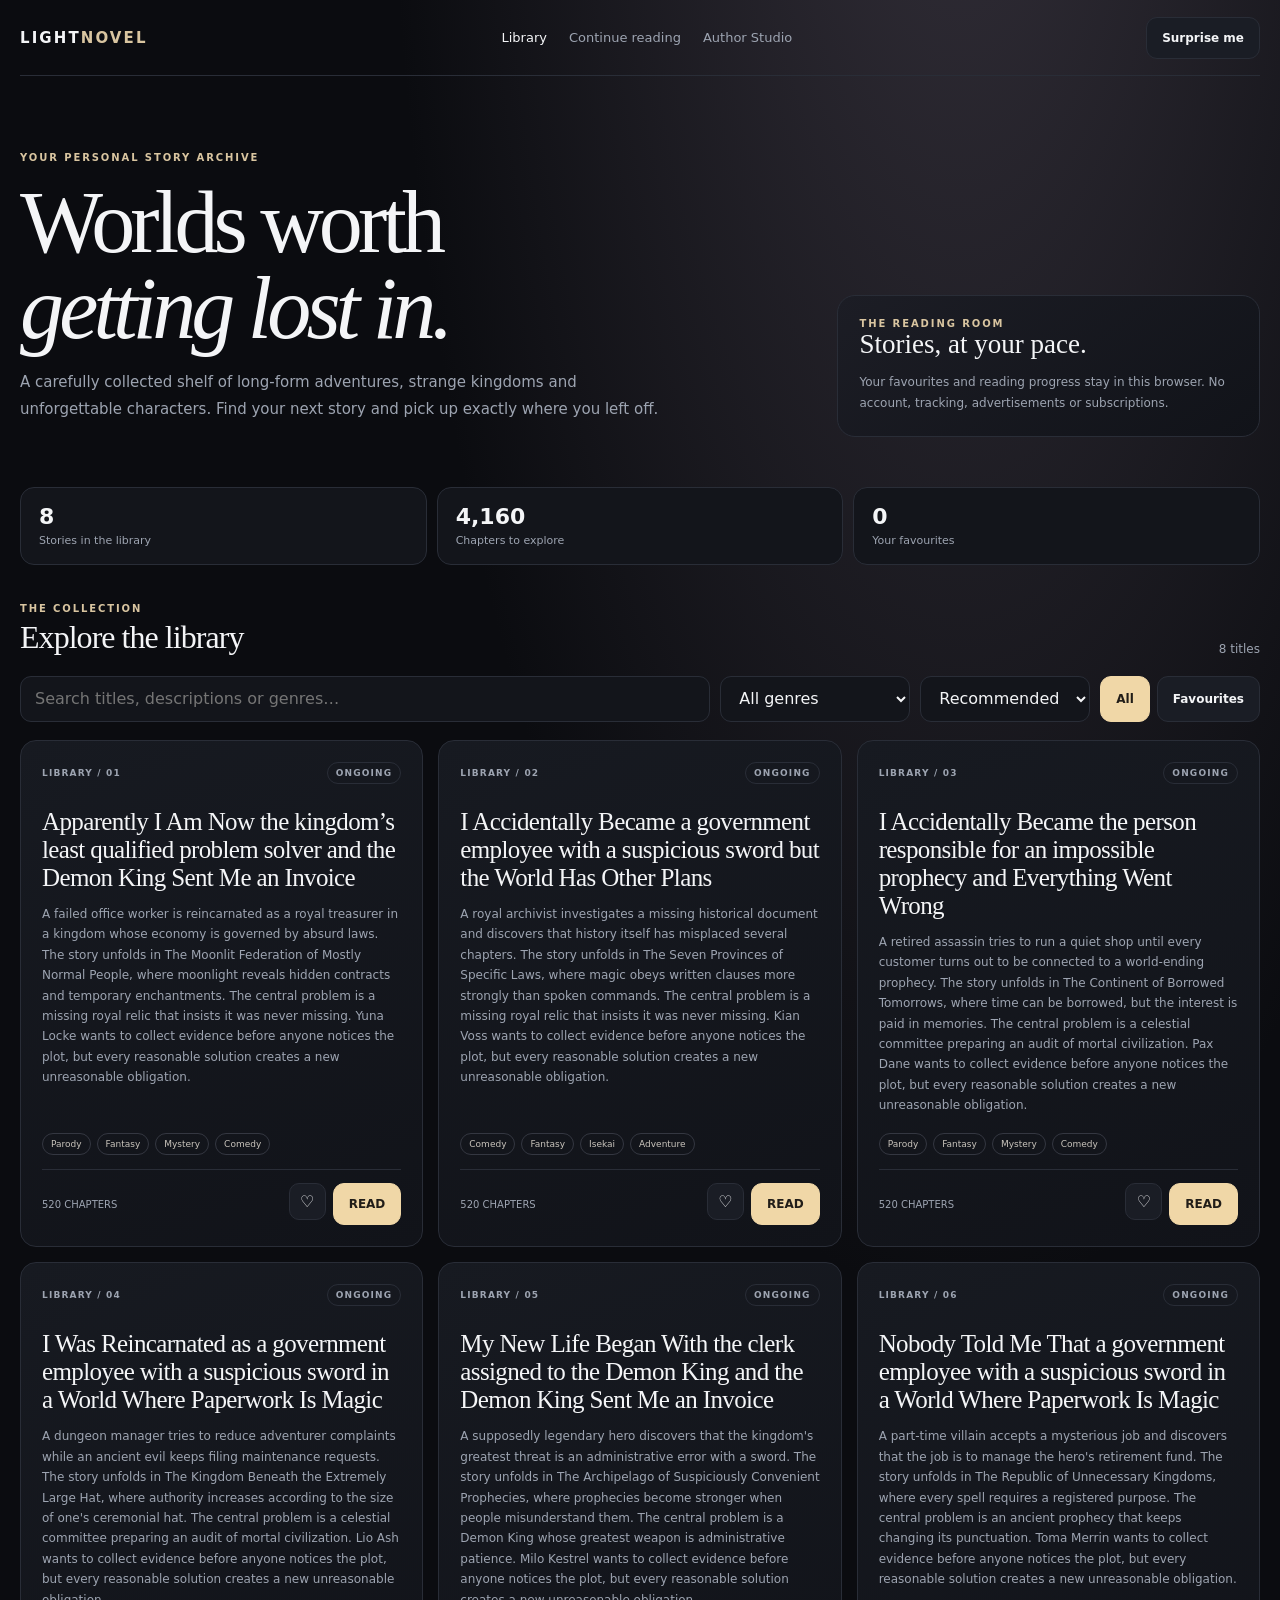
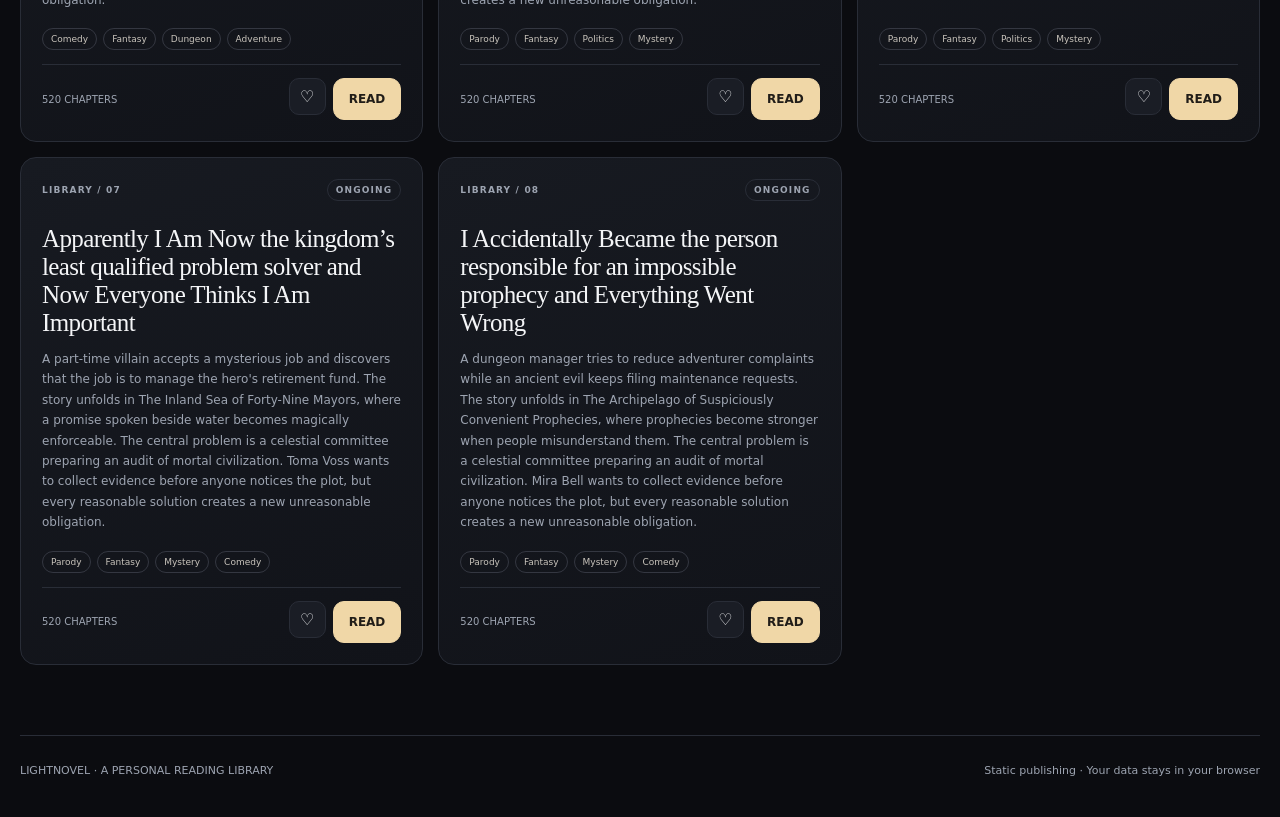
==== commit c3e5c723: "Link Author Studio from the main library" ====
--- a/index.html
+++ b/index.html
@@ -6,7 +6,7 @@
 <title>LIGHTNOVEL — A Library of Worlds</title><link rel="stylesheet" href="css/platform.css">
 </head>
 <body>
-<header class="shell topbar"><a class="brand" href="index.html">LIGHT<span>NOVEL</span></a><nav class="nav" aria-label="Main navigation"><a href="#library" aria-current="page">Library</a><a href="#resume">Continue reading</a><a href="README.md">About</a></nav><div class="top-actions"><button class="button" id="shuffle">Surprise me</button></div></header>
+<header class="shell topbar"><a class="brand" href="index.html">LIGHT<span>NOVEL</span></a><nav class="nav" aria-label="Main navigation"><a href="#library" aria-current="page">Library</a><a href="#resume">Continue reading</a><a href="author-studio.html">Author Studio</a></nav><div class="top-actions"><button class="button" id="shuffle">Surprise me</button></div></header>
 <main class="shell">
 <section class="hero"><div><div class="eyebrow">YOUR PERSONAL STORY ARCHIVE</div><h1>Worlds worth<br><em>getting lost in.</em></h1><p>A carefully collected shelf of long-form adventures, strange kingdoms and unforgettable characters. Find your next story and pick up exactly where you left off.</p></div><aside class="hero-note"><div class="eyebrow">THE READING ROOM</div><strong>Stories, at your pace.</strong><p>Your favourites and reading progress stay in this browser. No account, tracking, advertisements or subscriptions.</p></aside></section>
 <section class="stats" aria-label="Library statistics"><div class="stat"><strong id="totalNovels">—</strong><span>Stories in the library</span></div><div class="stat"><strong id="totalChapters">—</strong><span>Chapters to explore</span></div><div class="stat"><strong id="favouriteCount">0</strong><span>Your favourites</span></div></section>
